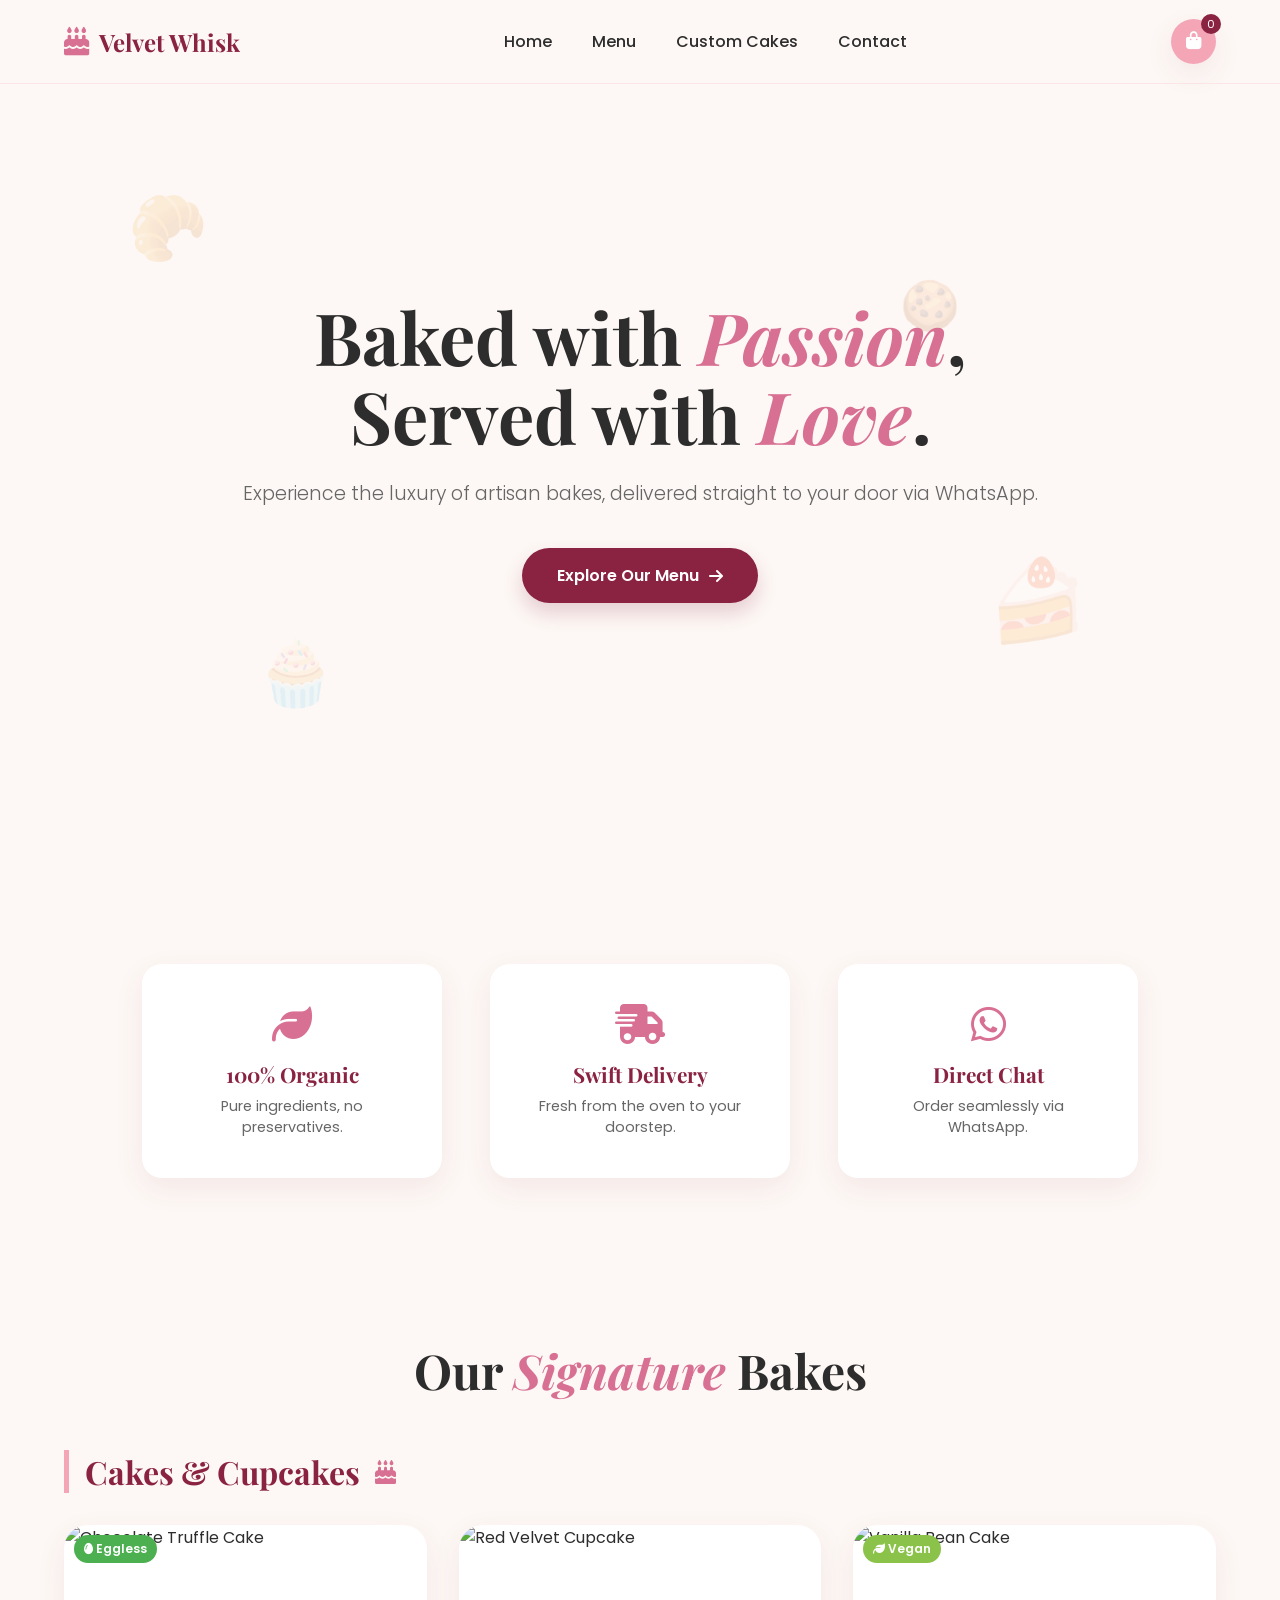
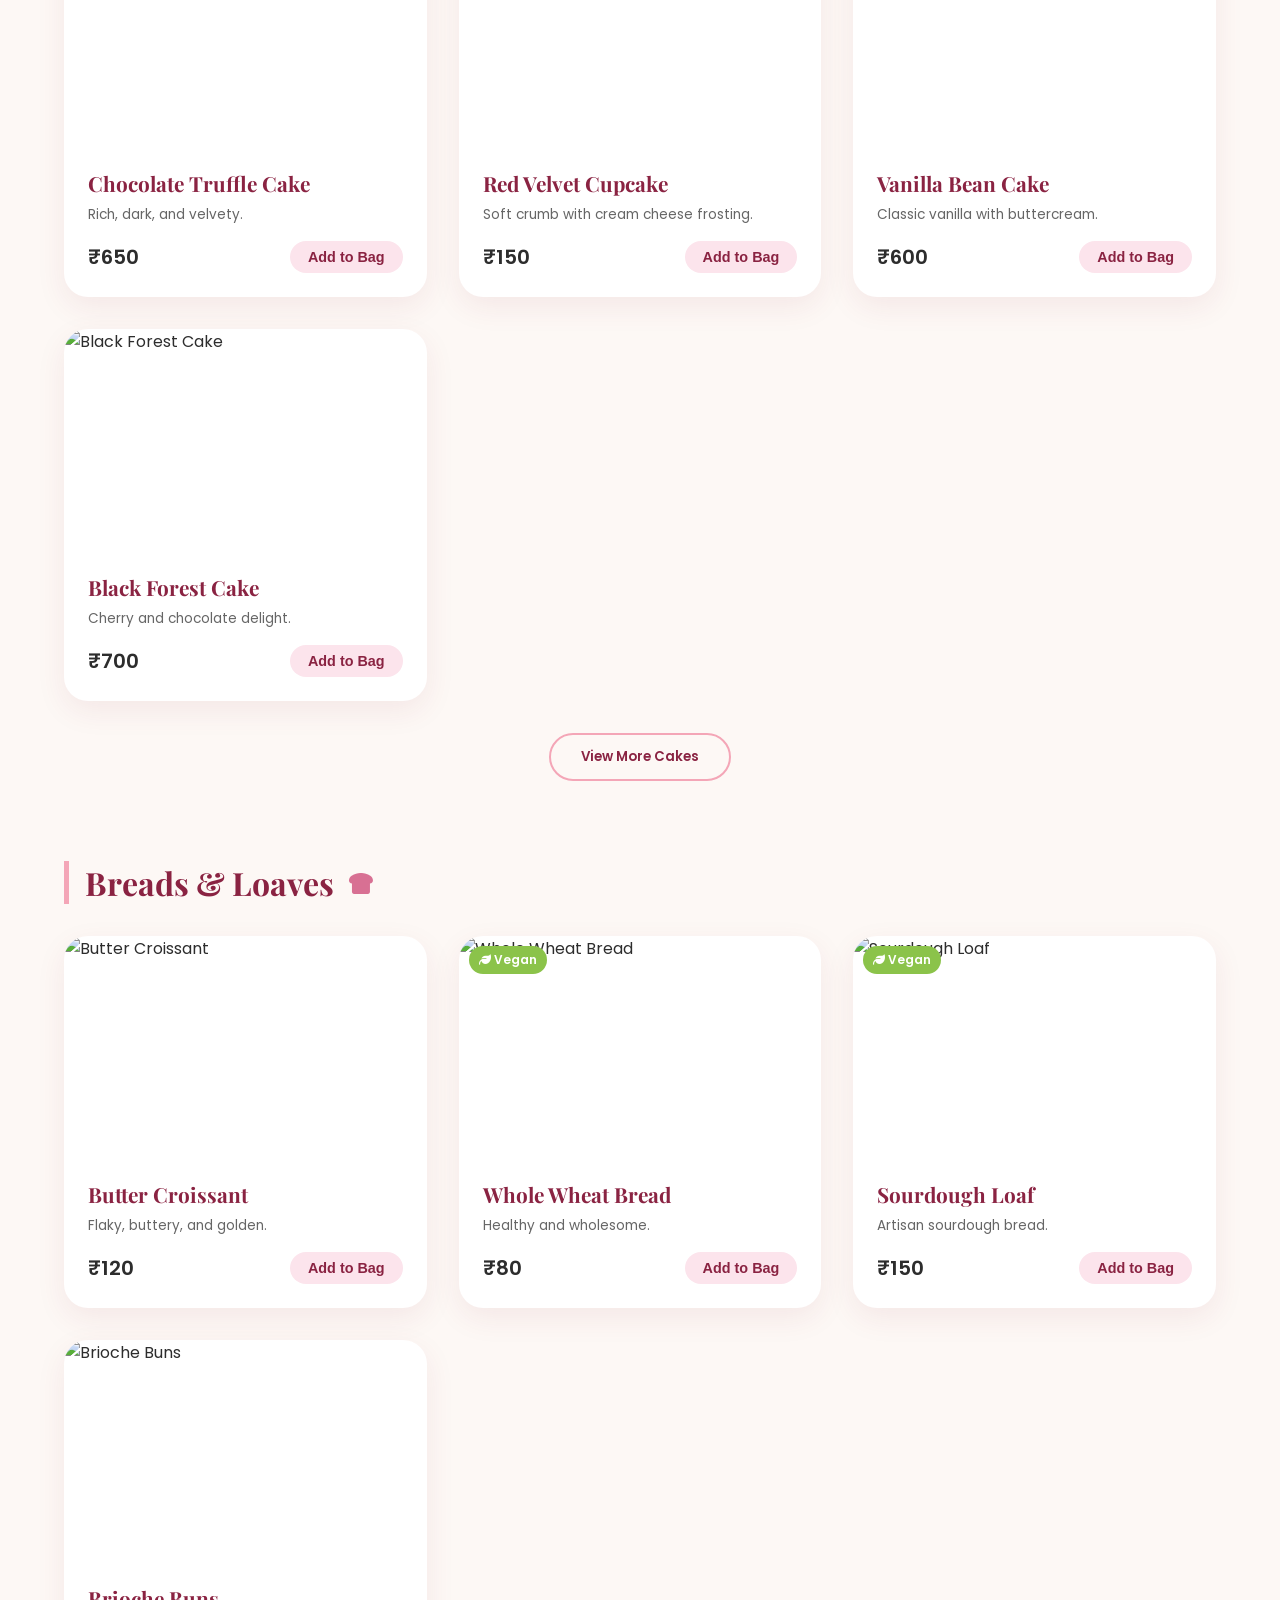
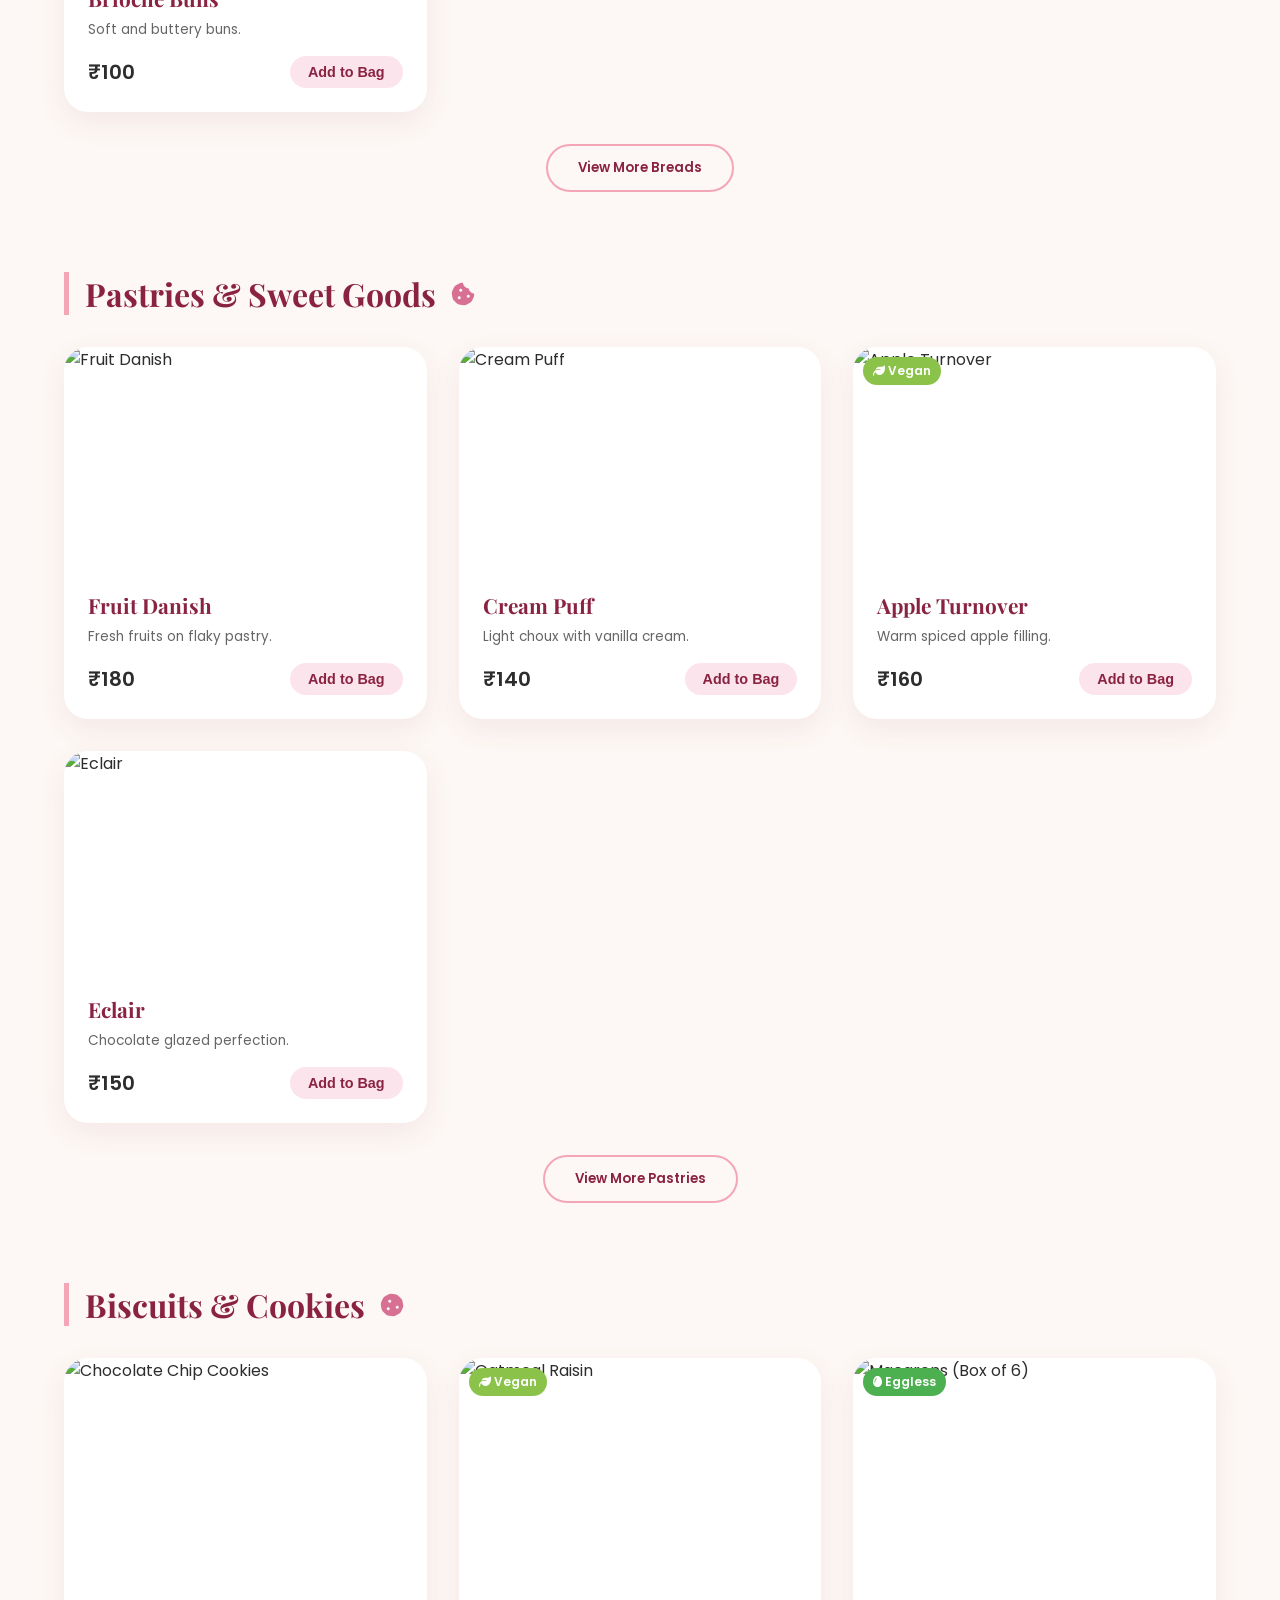
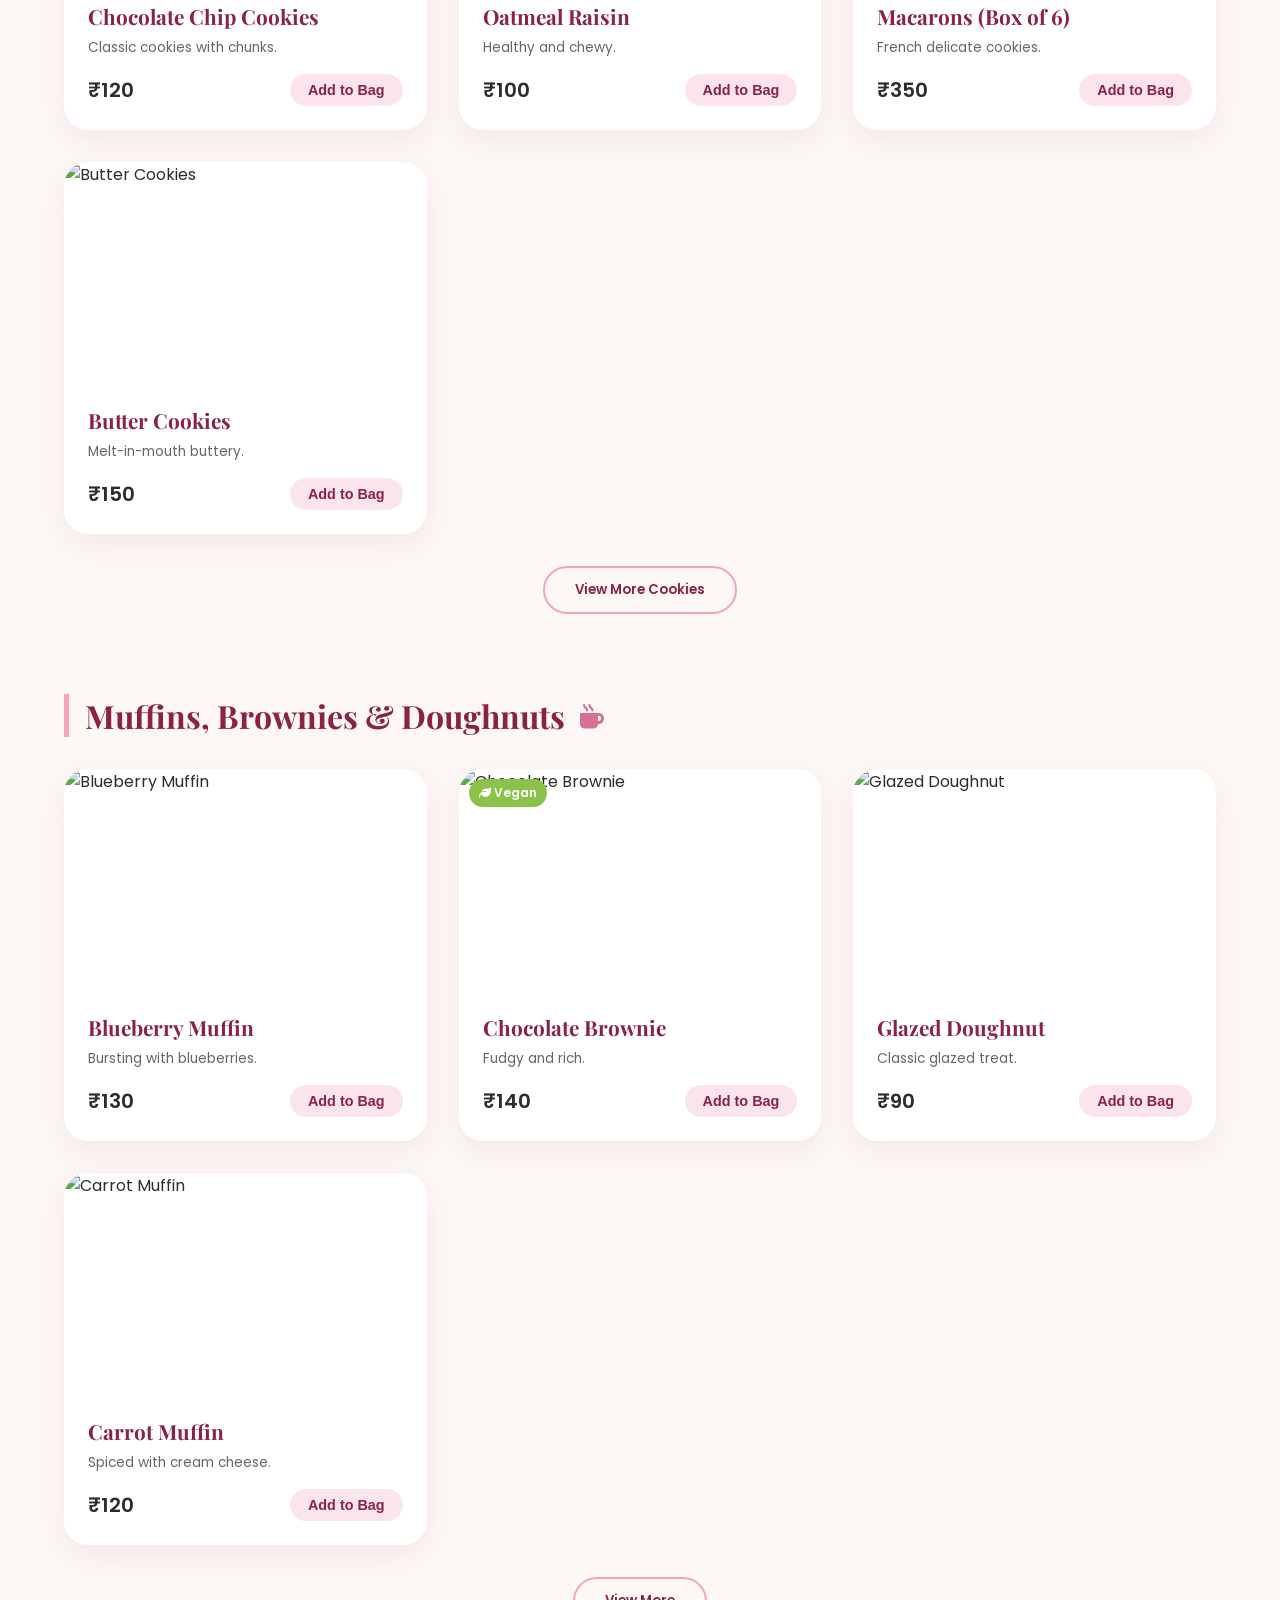
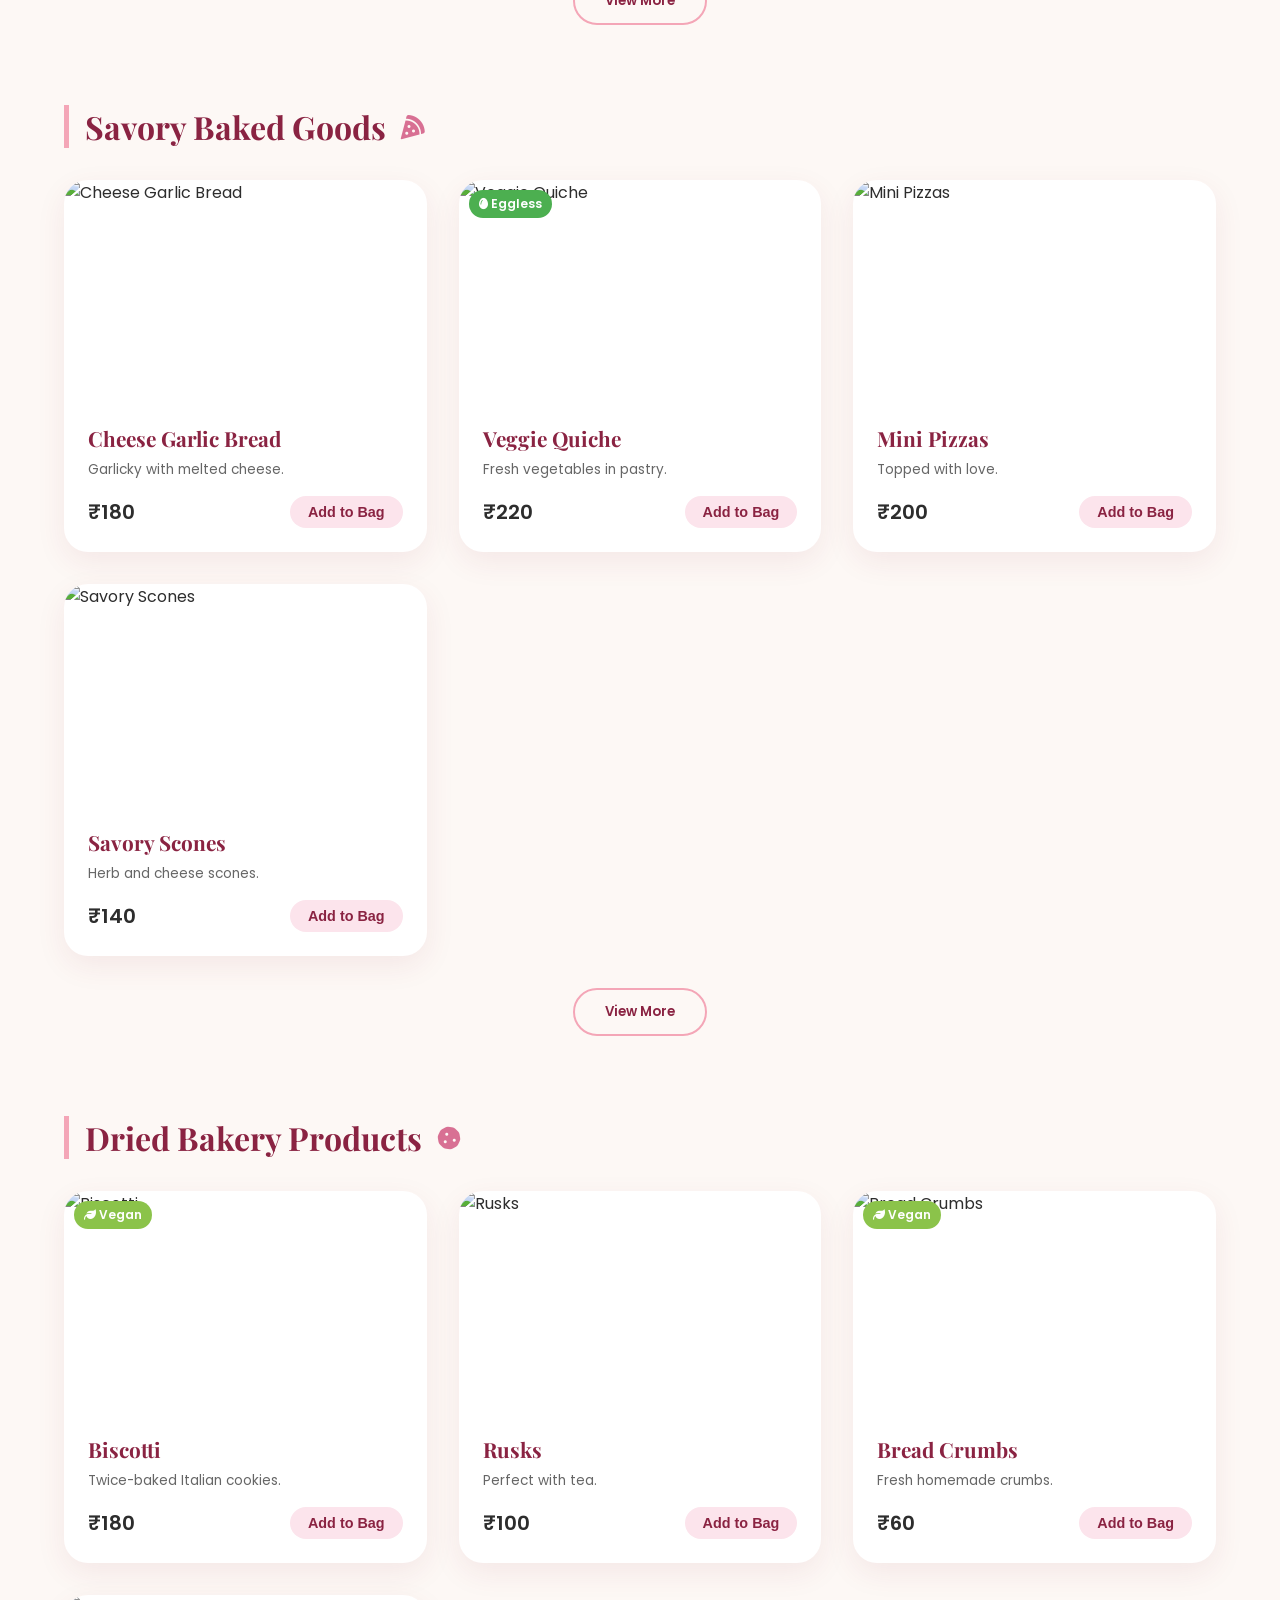
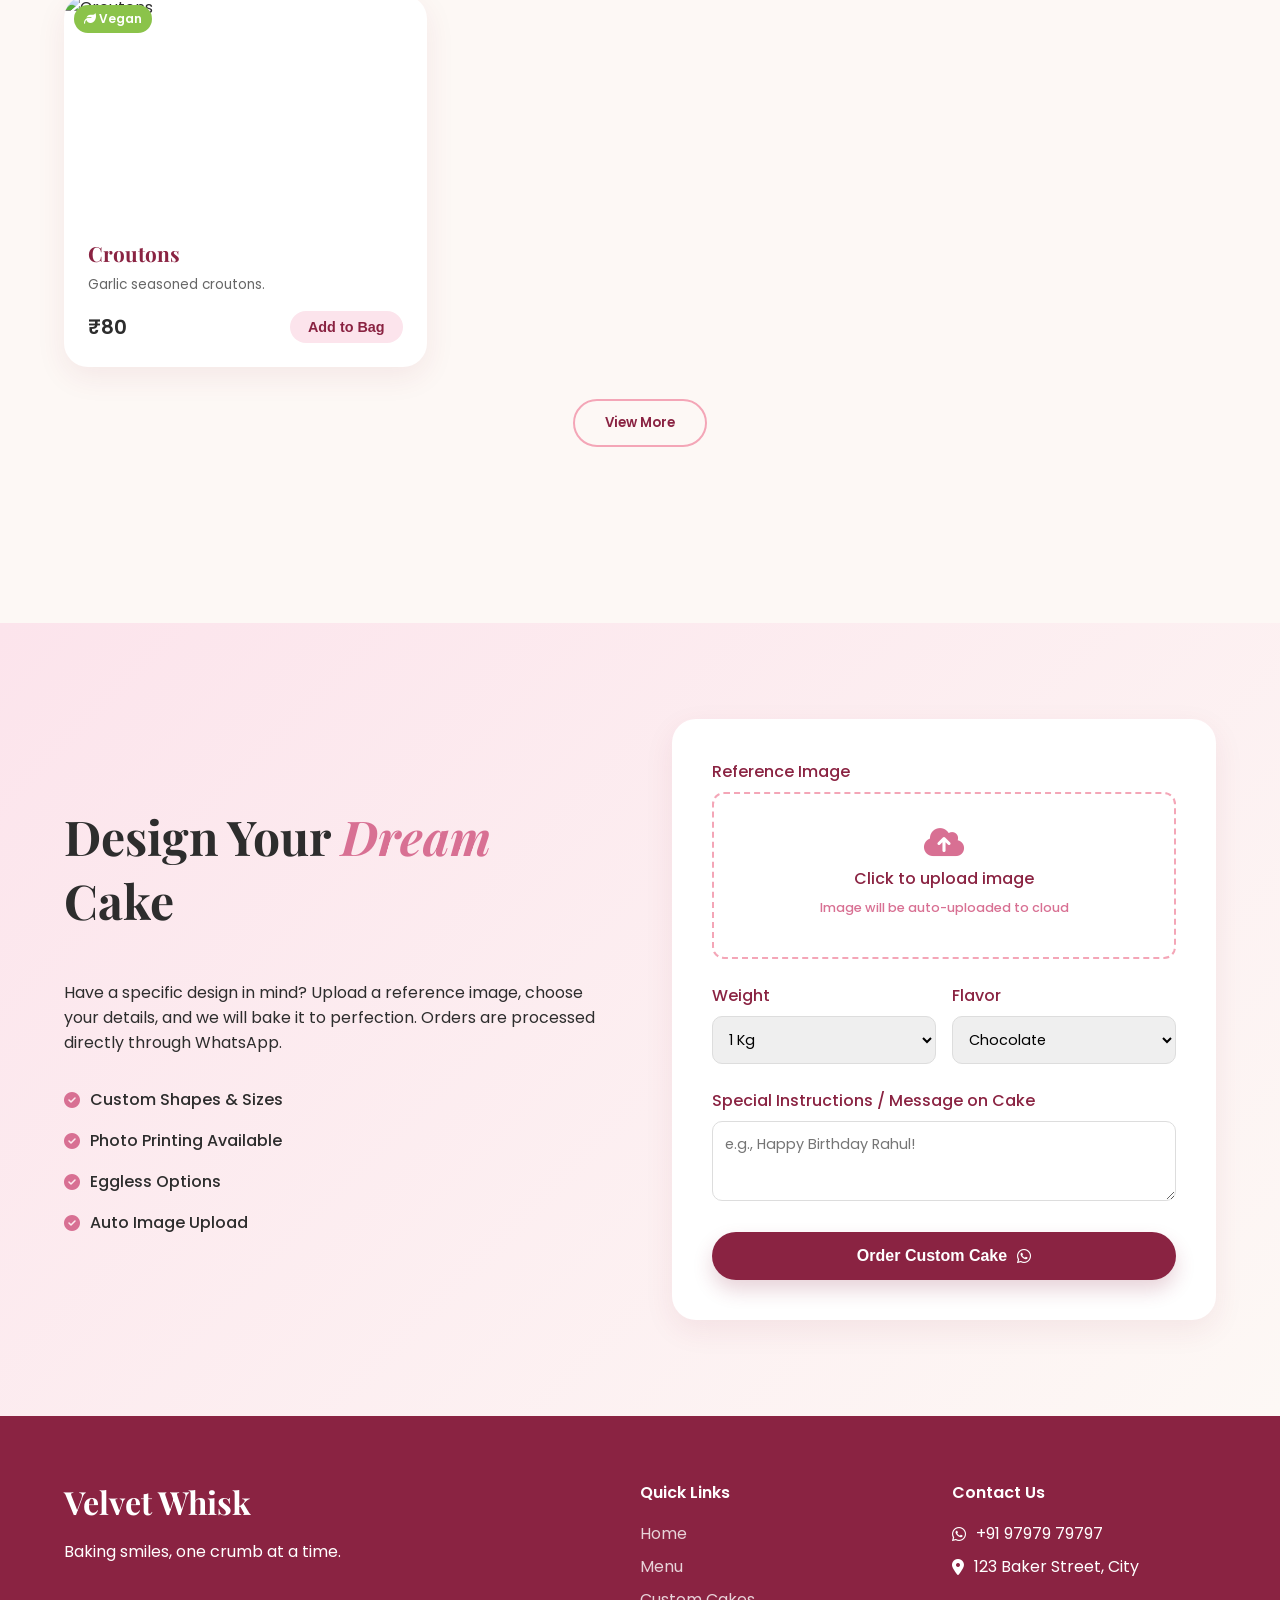
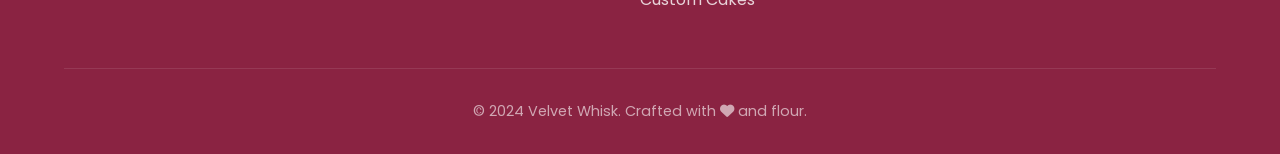
==== Backery/index.html @ dd4bbe8f "Add files via upload" ====
<!DOCTYPE html>
<html lang="en">
<head>
    <meta charset="UTF-8">
    <meta name="viewport" content="width=device-width, initial-scale=1.0">
    <title>Velvet Whisk | Artisan Bakery</title>
    <link rel="stylesheet" href="style.css">
    <link rel="preconnect" href="https://fonts.googleapis.com">
    <link href="https://fonts.googleapis.com/css2?family=Playfair+Display:ital,wght@0,700;1,400&family=Poppins:wght@300;400;500;600&display=swap" rel="stylesheet">
    <link rel="stylesheet" href="https://cdnjs.cloudflare.com/ajax/libs/font-awesome/6.4.0/css/all.min.css">
</head>
<body>

    <!-- Particle Canvas -->
    <canvas id="particleCanvas"></canvas>

    <!-- Navigation -->
    <header class="navbar">
        <div class="logo">
            <div class="logo-placeholder">
                <i class="fas fa-birthday-cake"></i>
                <span>Velvet Whisk</span>
            </div>
        </div>
        <nav class="nav-links">
            <a href="#home">Home</a>
            <a href="#menu">Menu</a>
            <a href="#custom">Custom Cakes</a>
            <a href="#contact">Contact</a>
        </nav>
        <button class="cart-btn" id="openCart">
            <i class="fas fa-shopping-bag"></i>
            <span class="cart-count">0</span>
        </button>
    </header>

    <!-- Hero Section -->
    <section id="home" class="hero">
        <div class="hero-bg-elements">
            <div class="floating-element elem1" data-speed="2">🥐</div>
            <div class="floating-element elem2" data-speed="4">🍰</div>
            <div class="floating-element elem3" data-speed="3">🧁</div>
            <div class="floating-element elem4" data-speed="5">🍪</div>
        </div>
        <div class="hero-content">
            <h1 class="hero-title">Baked with <span class="highlight">Passion</span>,<br> Served with <span class="highlight">Love</span>.</h1>
            <p class="hero-subtitle">Experience the luxury of artisan bakes, delivered straight to your door via WhatsApp.</p>
            <a href="#menu" class="btn-magnetic">Explore Our Menu <i class="fas fa-arrow-right"></i></a>
        </div>
    </section>

    <!-- Trust Section -->
    <section class="trust-section">
        <div class="trust-card">
            <i class="fas fa-leaf"></i>
            <h3>100% Organic</h3>
            <p>Pure ingredients, no preservatives.</p>
        </div>
        <div class="trust-card">
            <i class="fas fa-truck-fast"></i>
            <h3>Swift Delivery</h3>
            <p>Fresh from the oven to your doorstep.</p>
        </div>
        <div class="trust-card">
            <i class="fab fa-whatsapp"></i>
            <h3>Direct Chat</h3>
            <p>Order seamlessly via WhatsApp.</p>
        </div>
    </section>

    <!-- Menu Section -->
    <section id="menu" class="menu-section">
        <h2 class="section-title">Our <span>Signature</span> Bakes</h2>
        
        <!-- Cakes & Cupcakes -->
        <div class="category-section reveal">
            <h3 class="category-title">Cakes & Cupcakes <i class="fas fa-birthday-cake"></i></h3>
            <div class="menu-grid" id="cakes-grid">
                <!-- Products injected by JS -->
            </div>
            <button class="view-more-btn" data-category="cakes">View More Cakes</button>
        </div>

        <!-- Breads & Loaves -->
        <div class="category-section reveal">
            <h3 class="category-title">Breads & Loaves <i class="fas fa-bread-slice"></i></h3>
            <div class="menu-grid" id="breads-grid">
                <!-- Products injected by JS -->
            </div>
            <button class="view-more-btn" data-category="breads">View More Breads</button>
        </div>

        <!-- Pastries & Sweet Goods -->
        <div class="category-section reveal">
            <h3 class="category-title">Pastries & Sweet Goods <i class="fas fa-cookie-bite"></i></h3>
            <div class="menu-grid" id="pastries-grid">
                <!-- Products injected by JS -->
            </div>
            <button class="view-more-btn" data-category="pastries">View More Pastries</button>
        </div>

        <!-- Biscuits & Cookies -->
        <div class="category-section reveal">
            <h3 class="category-title">Biscuits & Cookies <i class="fas fa-cookie"></i></h3>
            <div class="menu-grid" id="cookies-grid">
                <!-- Products injected by JS -->
            </div>
            <button class="view-more-btn" data-category="cookies">View More Cookies</button>
        </div>

        <!-- Muffins, Brownies & Doughnuts -->
        <div class="category-section reveal">
            <h3 class="category-title">Muffins, Brownies & Doughnuts <i class="fas fa-mug-hot"></i></h3>
            <div class="menu-grid" id="muffins-grid">
                <!-- Products injected by JS -->
            </div>
            <button class="view-more-btn" data-category="muffins">View More</button>
        </div>

        <!-- Savory Baked Goods -->
        <div class="category-section reveal">
            <h3 class="category-title">Savory Baked Goods <i class="fas fa-pizza-slice"></i></h3>
            <div class="menu-grid" id="savory-grid">
                <!-- Products injected by JS -->
            </div>
            <button class="view-more-btn" data-category="savory">View More</button>
        </div>

        <!-- Dried Bakery Products -->
        <div class="category-section reveal">
            <h3 class="category-title">Dried Bakery Products <i class="fas fa-cookie"></i></h3>
            <div class="menu-grid" id="dried-grid">
                <!-- Products injected by JS -->
            </div>
            <button class="view-more-btn" data-category="dried">View More</button>
        </div>
    </section>

    <!-- Custom Cake Order Section -->
    <section id="custom" class="custom-section">
        <div class="custom-container">
            <div class="custom-text reveal">
                <h2 class="section-title">Design Your <span>Dream</span> Cake</h2>
                <p>Have a specific design in mind? Upload a reference image, choose your details, and we will bake it to perfection. Orders are processed directly through WhatsApp.</p>
                <div class="custom-features">
                    <div><i class="fas fa-check-circle"></i> Custom Shapes & Sizes</div>
                    <div><i class="fas fa-check-circle"></i> Photo Printing Available</div>
                    <div><i class="fas fa-check-circle"></i> Eggless Options</div>
                    <div><i class="fas fa-check-circle"></i> Auto Image Upload</div>
                </div>
            </div>
            <div class="custom-form-wrapper reveal">
                <form id="customCakeForm" class="custom-form">
                    <div class="form-group">
                        <label>Reference Image</label>
                        <div class="file-upload" id="fileUploadArea">
                            <input type="file" id="cakeImage" accept="image/*" hidden>
                            <label for="cakeImage" class="file-label">
                                <i class="fas fa-cloud-upload-alt"></i>
                                <span id="fileName">Click to upload image</span>
                                <small>Image will be auto-uploaded to cloud</small>
                            </label>
                            <div class="upload-progress" id="uploadProgress" style="display: none;">
                                <div class="progress-bar"></div>
                                <span>Uploading...</span>
                            </div>
                        </div>
                    </div>
                    <div class="form-row">
                        <div class="form-group">
                            <label>Weight</label>
                            <select id="cakeWeight" required>
                                <option value="0.5">0.5 Kg</option>
                                <option value="1" selected>1 Kg</option>
                                <option value="1.5">1.5 Kg</option>
                                <option value="2">2 Kg</option>
                                <option value="3">3 Kg</option>
                            </select>
                        </div>
                        <div class="form-group">
                            <label>Flavor</label>
                            <select id="cakeFlavor" required>
                                <option value="Chocolate">Chocolate</option>
                                <option value="Vanilla">Vanilla</option>
                                <option value="Red Velvet">Red Velvet</option>
                                <option value="Butterscotch">Butterscotch</option>
                                <option value="Pineapple">Pineapple</option>
                            </select>
                        </div>
                    </div>
                    <div class="form-group">
                        <label>Special Instructions / Message on Cake</label>
                        <textarea id="cakeNotes" placeholder="e.g., Happy Birthday Rahul!"></textarea>
                    </div>
                    <button type="submit" class="btn-magnetic btn-full" id="submitCustomOrder">
                        Order Custom Cake <i class="fab fa-whatsapp"></i>
                    </button>
                </form>
            </div>
        </div>
    </section>

    <!-- Footer -->
    <footer id="contact" class="footer">
        <div class="footer-content">
            <div class="footer-brand">
                <h3>Velvet Whisk</h3>
                <p>Baking smiles, one crumb at a time.</p>
            </div>
            <div class="footer-links">
                <h4>Quick Links</h4>
                <a href="#home">Home</a>
                <a href="#menu">Menu</a>
                <a href="#custom">Custom Cakes</a>
            </div>
            <div class="footer-contact">
                <h4>Contact Us</h4>
                <p><i class="fab fa-whatsapp"></i> +91 97979 79797</p>
                <p><i class="fas fa-map-marker-alt"></i> 123 Baker Street, City</p>
            </div>
        </div>
        <div class="footer-bottom">
            <p>&copy; 2024 Velvet Whisk. Crafted with <i class="fas fa-heart"></i> and flour.</p>
        </div>
    </footer>

    <!-- Slide-out Cart -->
    <div class="cart-overlay" id="cartOverlay"></div>
    <div class="cart-sidebar" id="cartSidebar">
        <div class="cart-header">
            <h3>Your Bag</h3>
            <button class="close-cart" id="closeCart"><i class="fas fa-times"></i></button>
        </div>
        <div class="cart-items" id="cartItems">
            <p class="empty-cart">Your bag is empty.</p>
        </div>
        <div class="cart-footer">
            <div class="cart-total">
                <span>Total:</span>
                <span id="cartTotal">₹0</span>
            </div>
            <button class="btn-magnetic btn-full" id="checkoutBtn">Checkout via WhatsApp <i class="fab fa-whatsapp"></i></button>
        </div>
    </div>

    <!-- Checkout Details Modal -->
    <div class="modal-overlay" id="checkoutModal">
        <div class="modal-content">
            <h3>Delivery Details</h3>
            <form id="checkoutForm">
                <input type="text" id="custName" placeholder="Full Name" required>
                <input type="tel" id="custPhone" placeholder="Phone Number" required>
                <textarea id="custAddress" placeholder="Delivery Address" required></textarea>
                <div class="modal-btns">
                    <button type="button" class="btn-secondary" id="closeModal">Cancel</button>
                    <button type="submit" class="btn-magnetic">Place Order <i class="fab fa-whatsapp"></i></button>
                </div>
            </form>
        </div>
    </div>

    <script src="script.js"></script>
</body>
</html>
---- Backery/style.css ----
/* --- Variables & Reset --- */
:root {
    --cream: #FDF8F5;
    --pink-light: #FCE4EC;
    --pink-main: #F4A6B7;
    --pink-dark: #D87093;
    --rose-bold: #8A2342;
    --text-dark: #2D2D2D;
    --text-light: #666666;
    --white: #FFFFFF;
    --shadow: 0 10px 30px rgba(138, 35, 66, 0.08);
    --shadow-hover: 0 15px 40px rgba(138, 35, 66, 0.15);
    --transition: all 0.4s cubic-bezier(0.25, 0.8, 0.25, 1);
    --eggless: #4CAF50;
    --vegan: #8BC34A;
}

* {
    margin: 0;
    padding: 0;
    box-sizing: border-box;
}

html {
    scroll-behavior: smooth;
}

body {
    font-family: 'Poppins', sans-serif;
    background-color: var(--cream);
    color: var(--text-dark);
    overflow-x: hidden;
}

h1, h2, h3 {
    font-family: 'Playfair Display', serif;
}

/* Particle Canvas */
#particleCanvas {
    position: fixed;
    top: 0;
    left: 0;
    width: 100%;
    height: 100%;
    pointer-events: none;
    z-index: 1;
    opacity: 0.4;
}

/* --- Navbar --- */
.navbar {
    position: fixed;
    top: 0;
    width: 100%;
    padding: 1.2rem 5%;
    display: flex;
    justify-content: space-between;
    align-items: center;
    z-index: 1000;
    background: rgba(253, 248, 245, 0.95);
    backdrop-filter: blur(10px);
    border-bottom: 1px solid rgba(244, 166, 183, 0.2);
}

.logo-placeholder {
    display: flex;
    align-items: center;
    gap: 10px;
    font-family: 'Playfair Display', serif;
    font-size: 1.5rem;
    font-weight: 700;
    color: var(--rose-bold);
}

.logo-placeholder i {
    font-size: 1.8rem;
    color: var(--pink-dark);
}

.nav-links {
    display: flex;
    gap: 2.5rem;
}

.nav-links a {
    text-decoration: none;
    color: var(--text-dark);
    font-weight: 500;
    position: relative;
    transition: var(--transition);
}

.nav-links a::after {
    content: '';
    position: absolute;
    bottom: -5px;
    left: 0;
    width: 0;
    height: 2px;
    background: var(--pink-dark);
    transition: var(--transition);
}

.nav-links a:hover {
    color: var(--pink-dark);
}

.nav-links a:hover::after {
    width: 100%;
}

.cart-btn {
    background: var(--pink-main);
    border: none;
    width: 45px;
    height: 45px;
    border-radius: 50%;
    color: white;
    font-size: 1.1rem;
    cursor: pointer;
    position: relative;
    transition: var(--transition);
    box-shadow: var(--shadow);
}

.cart-btn:hover {
    transform: scale(1.1);
    background: var(--pink-dark);
}

.cart-count {
    position: absolute;
    top: -5px;
    right: -5px;
    background: var(--rose-bold);
    color: white;
    font-size: 0.7rem;
    width: 20px;
    height: 20px;
    border-radius: 50%;
    display: flex;
    align-items: center;
    justify-content: center;
    font-family: 'Poppins', sans-serif;
}

/* --- Hero Section --- */
.hero {
    min-height: 100vh;
    display: flex;
    align-items: center;
    justify-content: center;
    text-align: center;
    padding: 0 5%;
    position: relative;
    overflow: hidden;
}

.hero-bg-elements {
    position: absolute;
    width: 100%;
    height: 100%;
    top: 0;
    left: 0;
    pointer-events: none;
}

.floating-element {
    position: absolute;
    font-size: 4rem;
    opacity: 0.15;
    animation: float 6s ease-in-out infinite;
}

.elem1 { top: 20%; left: 10%; animation-delay: 0s; }
.elem2 { top: 60%; right: 15%; animation-delay: 2s; font-size: 5rem;}
.elem3 { bottom: 20%; left: 20%; animation-delay: 4s; }
.elem4 { top: 30%; right: 25%; animation-delay: 1s; font-size: 3rem;}

@keyframes float {
    0%, 100% { transform: translateY(0) rotate(0deg); }
    50% { transform: translateY(-30px) rotate(10deg); }
}

.hero-content {
    max-width: 800px;
    z-index: 2;
}

.hero-title {
    font-size: 4.5rem;
    line-height: 1.1;
    margin-bottom: 1.5rem;
    color: var(--text-dark);
}

.highlight {
    color: var(--pink-dark);
    font-style: italic;
    position: relative;
}

.hero-subtitle {
    font-size: 1.2rem;
    color: var(--text-light);
    margin-bottom: 2.5rem;
    font-weight: 300;
}

/* --- Buttons --- */
.btn-magnetic {
    display: inline-flex;
    align-items: center;
    gap: 10px;
    padding: 15px 35px;
    background: var(--rose-bold);
    color: white;
    text-decoration: none;
    border-radius: 50px;
    font-weight: 600;
    font-size: 1rem;
    border: none;
    cursor: pointer;
    transition: var(--transition);
    box-shadow: 0 10px 20px rgba(138, 35, 66, 0.2);
    position: relative;
    overflow: hidden;
}

.btn-magnetic::before {
    content: '';
    position: absolute;
    top: 0;
    left: -100%;
    width: 100%;
    height: 100%;
    background: linear-gradient(90deg, transparent, rgba(255,255,255,0.2), transparent);
    transition: 0.5s;
}

.btn-magnetic:hover::before {
    left: 100%;
}

.btn-magnetic:hover {
    transform: translateY(-3px);
    box-shadow: 0 15px 30px rgba(138, 35, 66, 0.3);
    background: var(--pink-dark);
}

.btn-full {
    width: 100%;
    justify-content: center;
}

.btn-secondary {
    padding: 15px 35px;
    background: transparent;
    border: 2px solid var(--pink-main);
    color: var(--rose-bold);
    border-radius: 50px;
    font-weight: 600;
    cursor: pointer;
    transition: var(--transition);
}

.btn-secondary:hover {
    background: var(--pink-light);
}

.view-more-btn {
    display: block;
    margin: 2rem auto 0;
    padding: 12px 30px;
    background: transparent;
    border: 2px solid var(--pink-main);
    color: var(--rose-bold);
    border-radius: 50px;
    font-weight: 600;
    cursor: pointer;
    transition: var(--transition);
    font-family: 'Poppins', sans-serif;
}

.view-more-btn:hover {
    background: var(--pink-main);
    color: white;
    transform: translateY(-2px);
}

/* --- Trust Section --- */
.trust-section {
    display: flex;
    justify-content: center;
    gap: 3rem;
    padding: 4rem 5%;
    flex-wrap: wrap;
}

.trust-card {
    background: var(--white);
    padding: 2.5rem;
    border-radius: 20px;
    text-align: center;
    box-shadow: var(--shadow);
    transition: var(--transition);
    flex: 1;
    min-width: 250px;
    max-width: 300px;
}

.trust-card:hover {
    transform: translateY(-10px);
    box-shadow: var(--shadow-hover);
}

.trust-card i {
    font-size: 2.5rem;
    color: var(--pink-dark);
    margin-bottom: 1rem;
}

.trust-card h3 {
    font-size: 1.3rem;
    margin-bottom: 0.5rem;
    color: var(--rose-bold);
}

.trust-card p {
    color: var(--text-light);
    font-size: 0.9rem;
}

/* --- Menu Section --- */
.menu-section {
    padding: 6rem 5%;
}

.section-title {
    text-align: center;
    font-size: 3rem;
    margin-bottom: 3rem;
    color: var(--text-dark);
}

.section-title span {
    color: var(--pink-dark);
    font-style: italic;
}

.category-section {
    margin-bottom: 5rem;
}

.category-title {
    font-size: 2rem;
    color: var(--rose-bold);
    margin-bottom: 2rem;
    display: flex;
    align-items: center;
    gap: 15px;
    padding-left: 1rem;
    border-left: 5px solid var(--pink-main);
}

.category-title i {
    font-size: 1.5rem;
    color: var(--pink-dark);
}

.menu-grid {
    display: grid;
    grid-template-columns: repeat(auto-fill, minmax(280px, 1fr));
    gap: 2rem;
}

.product-card {
    background: var(--white);
    border-radius: 24px;
    overflow: hidden;
    box-shadow: var(--shadow);
    transition: var(--transition);
    position: relative;
}

.product-card:hover {
    transform: translateY(-10px) scale(1.02);
    box-shadow: var(--shadow-hover);
}

.product-badges {
    position: absolute;
    top: 10px;
    left: 10px;
    z-index: 10;
    display: flex;
    gap: 5px;
}

.badge {
    padding: 5px 10px;
    border-radius: 20px;
    font-size: 0.75rem;
    font-weight: 600;
    color: white;
    display: flex;
    align-items: center;
    gap: 3px;
}

.badge.eggless {
    background: var(--eggless);
}

.badge.vegan {
    background: var(--vegan);
}

.product-img {
    height: 220px;
    overflow: hidden;
    position: relative;
}

.product-img img {
    width: 100%;
    height: 100%;
    object-fit: cover;
    transition: transform 0.6s ease;
}

.product-card:hover .product-img img {
    transform: scale(1.1);
}

.product-info {
    padding: 1.5rem;
}

.product-info h3 {
    font-size: 1.3rem;
    margin-bottom: 0.5rem;
    color: var(--rose-bold);
}

.product-info p {
    color: var(--text-light);
    font-size: 0.85rem;
    margin-bottom: 1rem;
}

.product-bottom {
    display: flex;
    justify-content: space-between;
    align-items: center;
}

.price {
    font-size: 1.25rem;
    font-weight: 600;
    color: var(--text-dark);
}

.add-to-cart {
    background: var(--pink-light);
    border: none;
    padding: 8px 18px;
    border-radius: 50px;
    color: var(--rose-bold);
    font-weight: 600;
    cursor: pointer;
    transition: var(--transition);
    font-size: 0.9rem;
}

.add-to-cart:hover {
    background: var(--pink-main);
    color: white;
}

/* --- Custom Cake Section --- */
.custom-section {
    padding: 6rem 5%;
    background: linear-gradient(135deg, var(--pink-light) 0%, var(--cream) 100%);
}

.custom-container {
    max-width: 1200px;
    margin: 0 auto;
    display: grid;
    grid-template-columns: 1fr 1fr;
    gap: 4rem;
    align-items: center;
}

.custom-text h2 {
    text-align: left;
}

.custom-features {
    margin-top: 2rem;
    display: flex;
    flex-direction: column;
    gap: 1rem;
}

.custom-features div {
    display: flex;
    align-items: center;
    gap: 10px;
    font-weight: 500;
}

.custom-features i {
    color: var(--pink-dark);
}

.custom-form-wrapper {
    background: var(--white);
    padding: 2.5rem;
    border-radius: 24px;
    box-shadow: var(--shadow);
}

.form-group {
    margin-bottom: 1.5rem;
}

.form-group label {
    display: block;
    margin-bottom: 0.5rem;
    font-weight: 500;
    color: var(--rose-bold);
}

.file-upload {
    border: 2px dashed var(--pink-main);
    border-radius: 12px;
    padding: 2rem;
    text-align: center;
    cursor: pointer;
    transition: var(--transition);
    position: relative;
}

.file-upload:hover {
    background: var(--pink-light);
}

.file-label {
    cursor: pointer;
    color: var(--text-light);
}

.file-label i {
    font-size: 2rem;
    color: var(--pink-dark);
    display: block;
    margin-bottom: 0.5rem;
}

.file-label small {
    display: block;
    margin-top: 0.5rem;
    font-size: 0.8rem;
    color: var(--pink-dark);
}

.upload-progress {
    margin-top: 1rem;
}

.progress-bar {
    height: 4px;
    background: var(--pink-light);
    border-radius: 2px;
    overflow: hidden;
    margin-bottom: 0.5rem;
}

.progress-bar::after {
    content: '';
    display: block;
    height: 100%;
    background: var(--pink-dark);
    width: 0%;
    transition: width 0.3s;
}

.progress-bar.uploading::after {
    animation: progress 2s ease-in-out;
}

@keyframes progress {
    0% { width: 0%; }
    100% { width: 100%; }
}

.form-row {
    display: grid;
    grid-template-columns: 1fr 1fr;
    gap: 1rem;
}

select, textarea, input {
    width: 100%;
    padding: 12px;
    border: 1px solid #ddd;
    border-radius: 10px;
    font-family: 'Poppins', sans-serif;
    font-size: 0.9rem;
    transition: var(--transition);
}

select:focus, textarea:focus, input:focus {
    outline: none;
    border-color: var(--pink-dark);
    box-shadow: 0 0 0 3px rgba(244, 166, 183, 0.2);
}

textarea {
    resize: vertical;
    min-height: 80px;
}

/* --- Cart Sidebar --- */
.cart-overlay {
    position: fixed;
    top: 0;
    left: 0;
    width: 100%;
    height: 100%;
    background: rgba(0,0,0,0.4);
    z-index: 2000;
    opacity: 0;
    visibility: hidden;
    transition: var(--transition);
}

.cart-overlay.active {
    opacity: 1;
    visibility: visible;
}

.cart-sidebar {
    position: fixed;
    top: 0;
    right: -450px;
    width: 400px;
    max-width: 90%;
    height: 100%;
    background: rgba(255, 255, 255, 0.95);
    backdrop-filter: blur(15px);
    z-index: 2001;
    display: flex;
    flex-direction: column;
    transition: right 0.5s cubic-bezier(0.25, 0.8, 0.25, 1);
    box-shadow: -10px 0 30px rgba(0,0,0,0.1);
}

.cart-sidebar.active {
    right: 0;
}

.cart-header {
    padding: 1.5rem;
    border-bottom: 1px solid var(--pink-light);
    display: flex;
    justify-content: space-between;
    align-items: center;
}

.cart-header h3 {
    color: var(--rose-bold);
}

.close-cart {
    background: none;
    border: none;
    font-size: 1.5rem;
    cursor: pointer;
    color: var(--text-light);
}

.cart-items {
    flex: 1;
    overflow-y: auto;
    padding: 1.5rem;
}

.cart-item {
    display: flex;
    justify-content: space-between;
    align-items: center;
    margin-bottom: 1.5rem;
    padding-bottom: 1.5rem;
    border-bottom: 1px solid #eee;
}

.cart-item-info h4 {
    font-family: 'Poppins', sans-serif;
    font-size: 1rem;
    margin-bottom: 5px;
}

.cart-item-info p {
    color: var(--text-light);
    font-size: 0.9rem;
}

.remove-item {
    background: none;
    border: none;
    color: #ff4d4d;
    cursor: pointer;
    font-size: 1.1rem;
}

.empty-cart {
    text-align: center;
    color: var(--text-light);
    margin-top: 3rem;
}

.cart-footer {
    padding: 1.5rem;
    border-top: 1px solid var(--pink-light);
}

.cart-total {
    display: flex;
    justify-content: space-between;
    font-size: 1.2rem;
    font-weight: 600;
    margin-bottom: 1.5rem;
    color: var(--rose-bold);
}

/* --- Modal --- */
.modal-overlay {
    position: fixed;
    top: 0;
    left: 0;
    width: 100%;
    height: 100%;
    background: rgba(0,0,0,0.5);
    z-index: 3000;
    display: flex;
    align-items: center;
    justify-content: center;
    opacity: 0;
    visibility: hidden;
    transition: var(--transition);
}

.modal-overlay.active {
    opacity: 1;
    visibility: visible;
}

.modal-content {
    background: white;
    padding: 2.5rem;
    border-radius: 24px;
    width: 90%;
    max-width: 450px;
    transform: translateY(20px);
    transition: var(--transition);
}

.modal-overlay.active .modal-content {
    transform: translateY(0);
}

.modal-content h3 {
    text-align: center;
    color: var(--rose-bold);
    margin-bottom: 1.5rem;
}

.modal-content input, .modal-content textarea {
    margin-bottom: 1rem;
}

.modal-btns {
    display: flex;
    gap: 1rem;
    margin-top: 1rem;
}

.modal-btns button {
    flex: 1;
}

/* --- Footer --- */
.footer {
    background: var(--rose-bold);
    color: white;
    padding: 4rem 5% 2rem;
}

.footer-content {
    display: grid;
    grid-template-columns: 2fr 1fr 1fr;
    gap: 3rem;
    max-width: 1200px;
    margin: 0 auto 3rem;
}

.footer-brand h3 {
    font-size: 2rem;
    margin-bottom: 1rem;
}

.footer-links h4, .footer-contact h4 {
    margin-bottom: 1rem;
    font-family: 'Poppins', sans-serif;
    font-weight: 600;
}

.footer-links a {
    display: block;
    color: rgba(255,255,255,0.8);
    text-decoration: none;
    margin-bottom: 0.5rem;
    transition: var(--transition);
}

.footer-links a:hover {
    color: var(--pink-main);
}

.footer-contact p {
    margin-bottom: 0.5rem;
    display: flex;
    align-items: center;
    gap: 10px;
}

.footer-bottom {
    text-align: center;
    padding-top: 2rem;
    border-top: 1px solid rgba(255,255,255,0.1);
    font-size: 0.9rem;
    color: rgba(255,255,255,0.6);
}

/* --- Animations & Reveal --- */
.reveal {
    opacity: 0;
    transform: translateY(30px);
    transition: all 0.8s cubic-bezier(0.25, 0.8, 0.25, 1);
}

.reveal.active {
    opacity: 1;
    transform: translateY(0);
}

/* --- Responsive --- */
@media (max-width: 768px) {
    .nav-links { display: none; }
    .hero-title { font-size: 2.8rem; }
    .custom-container { grid-template-columns: 1fr; }
    .footer-content { grid-template-columns: 1fr; text-align: center; }
    .trust-section { flex-direction: column; align-items: center; }
    .form-row { grid-template-columns: 1fr; }
    .category-title { font-size: 1.5rem; }
}
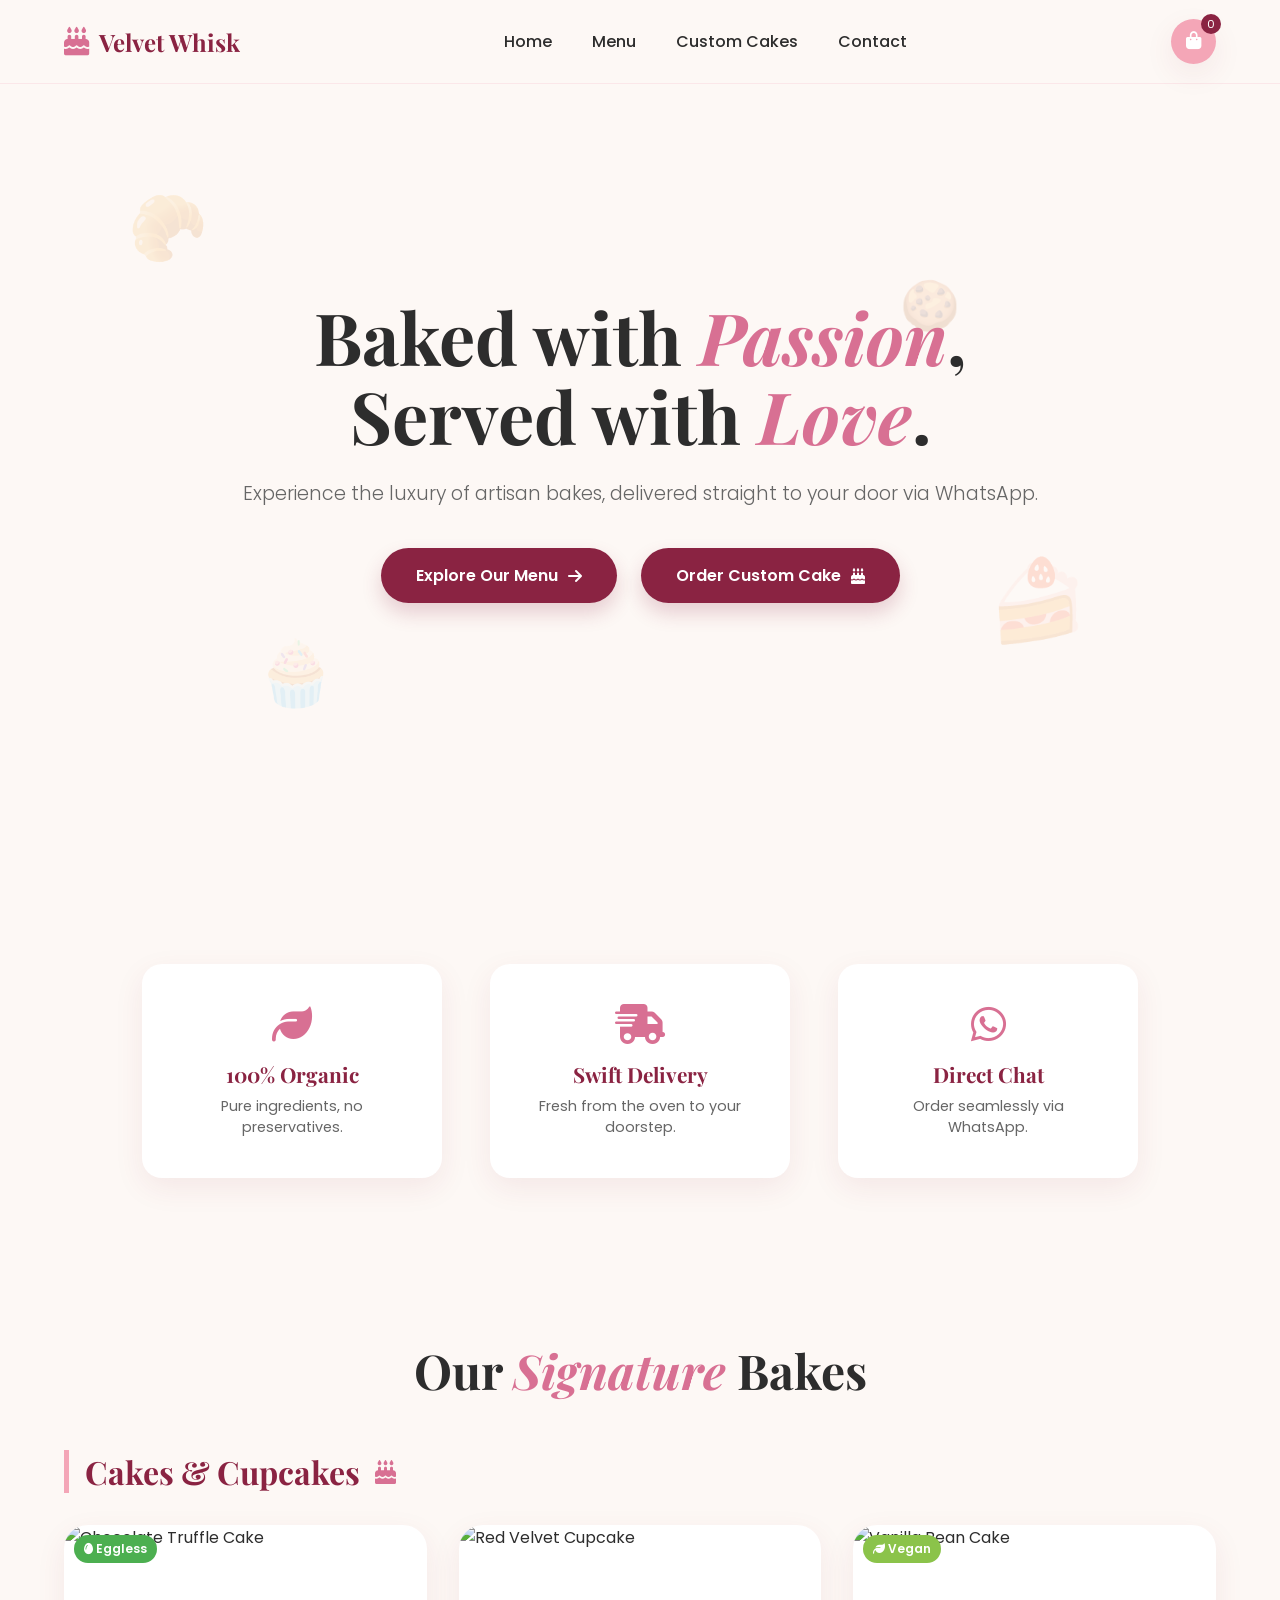
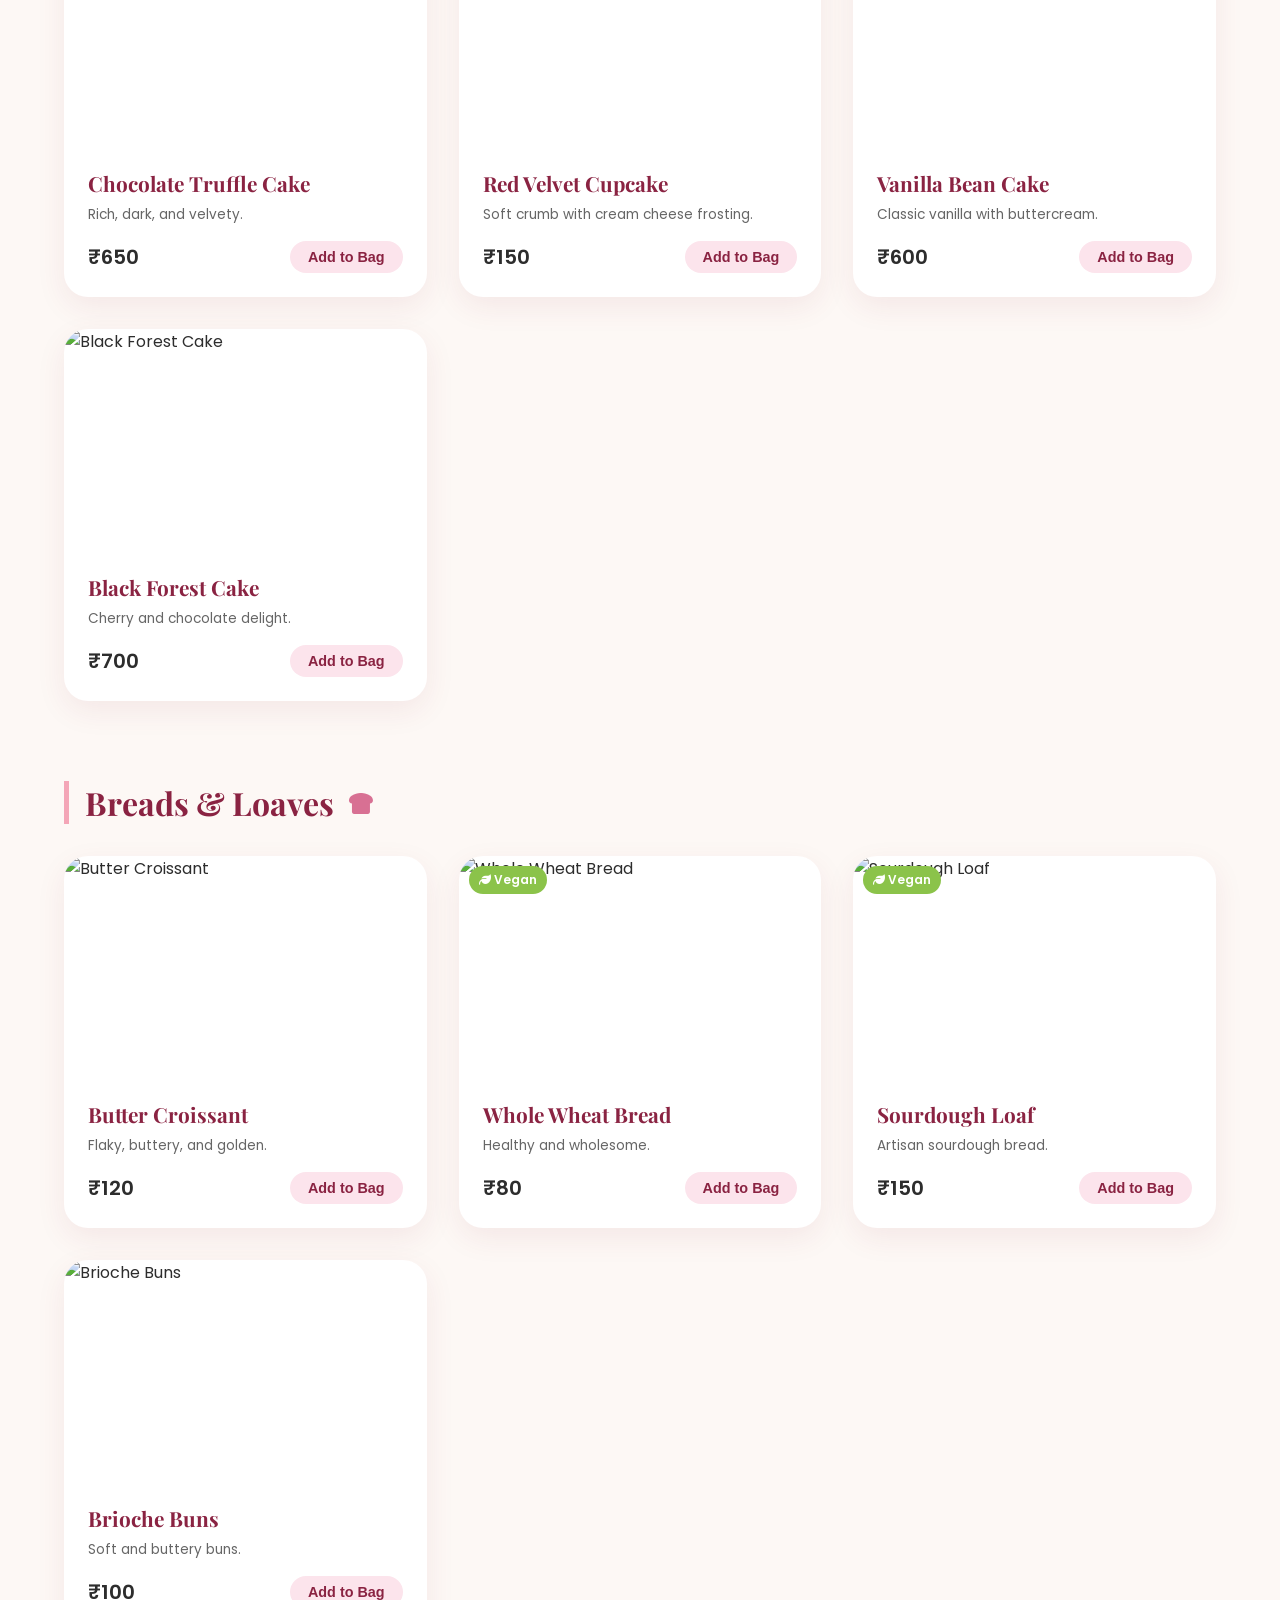
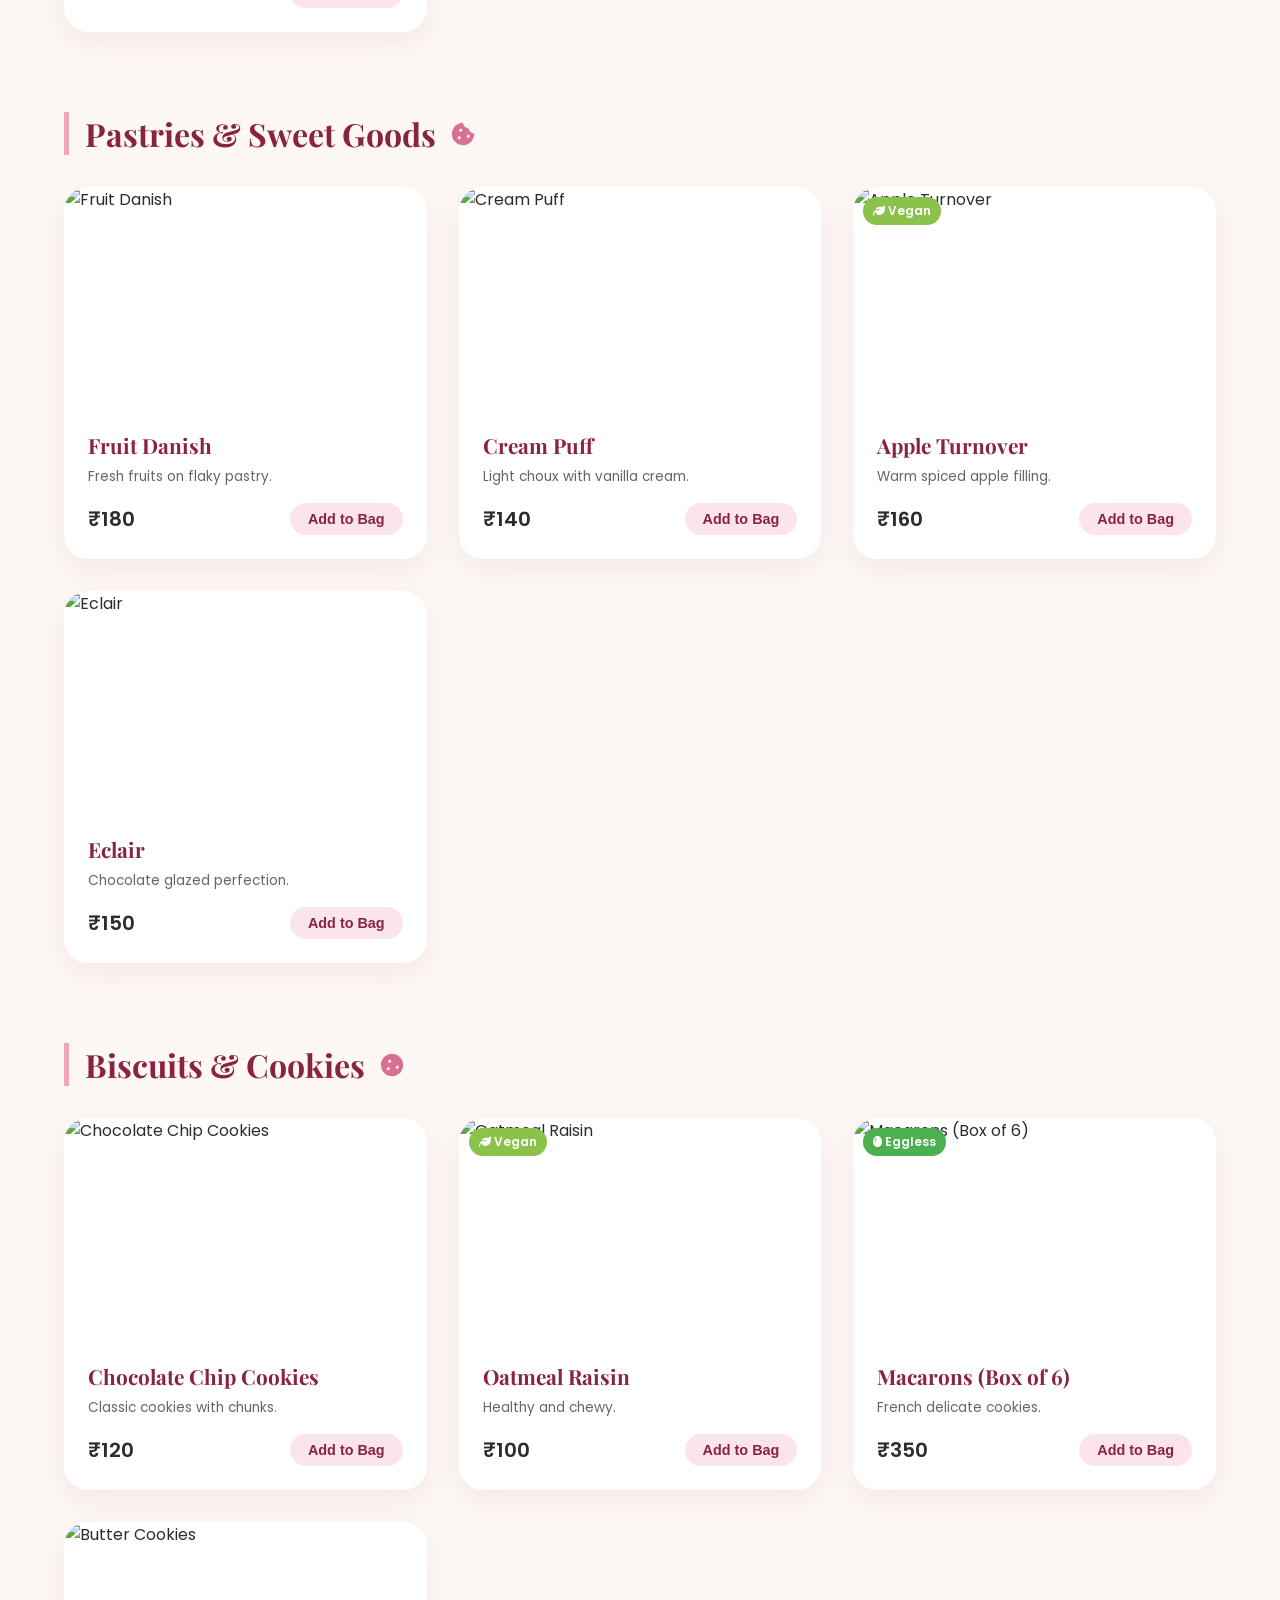
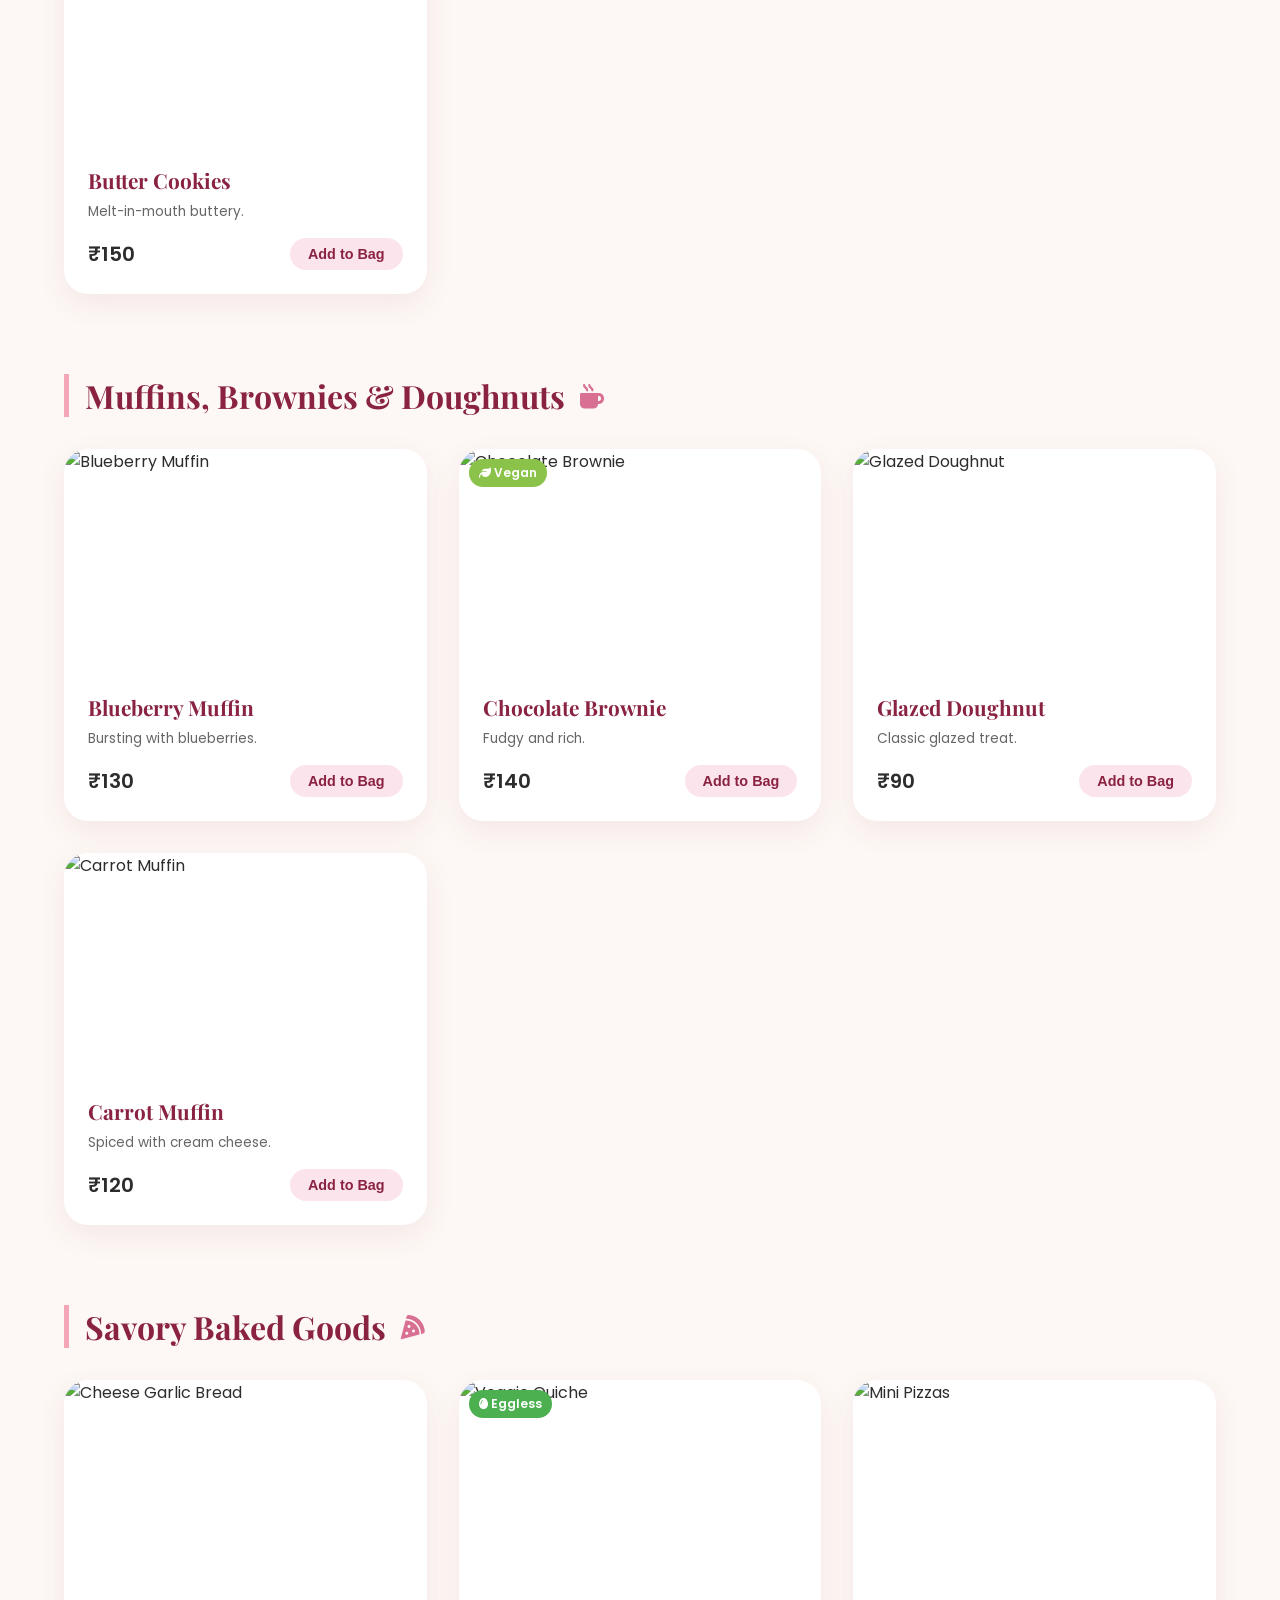
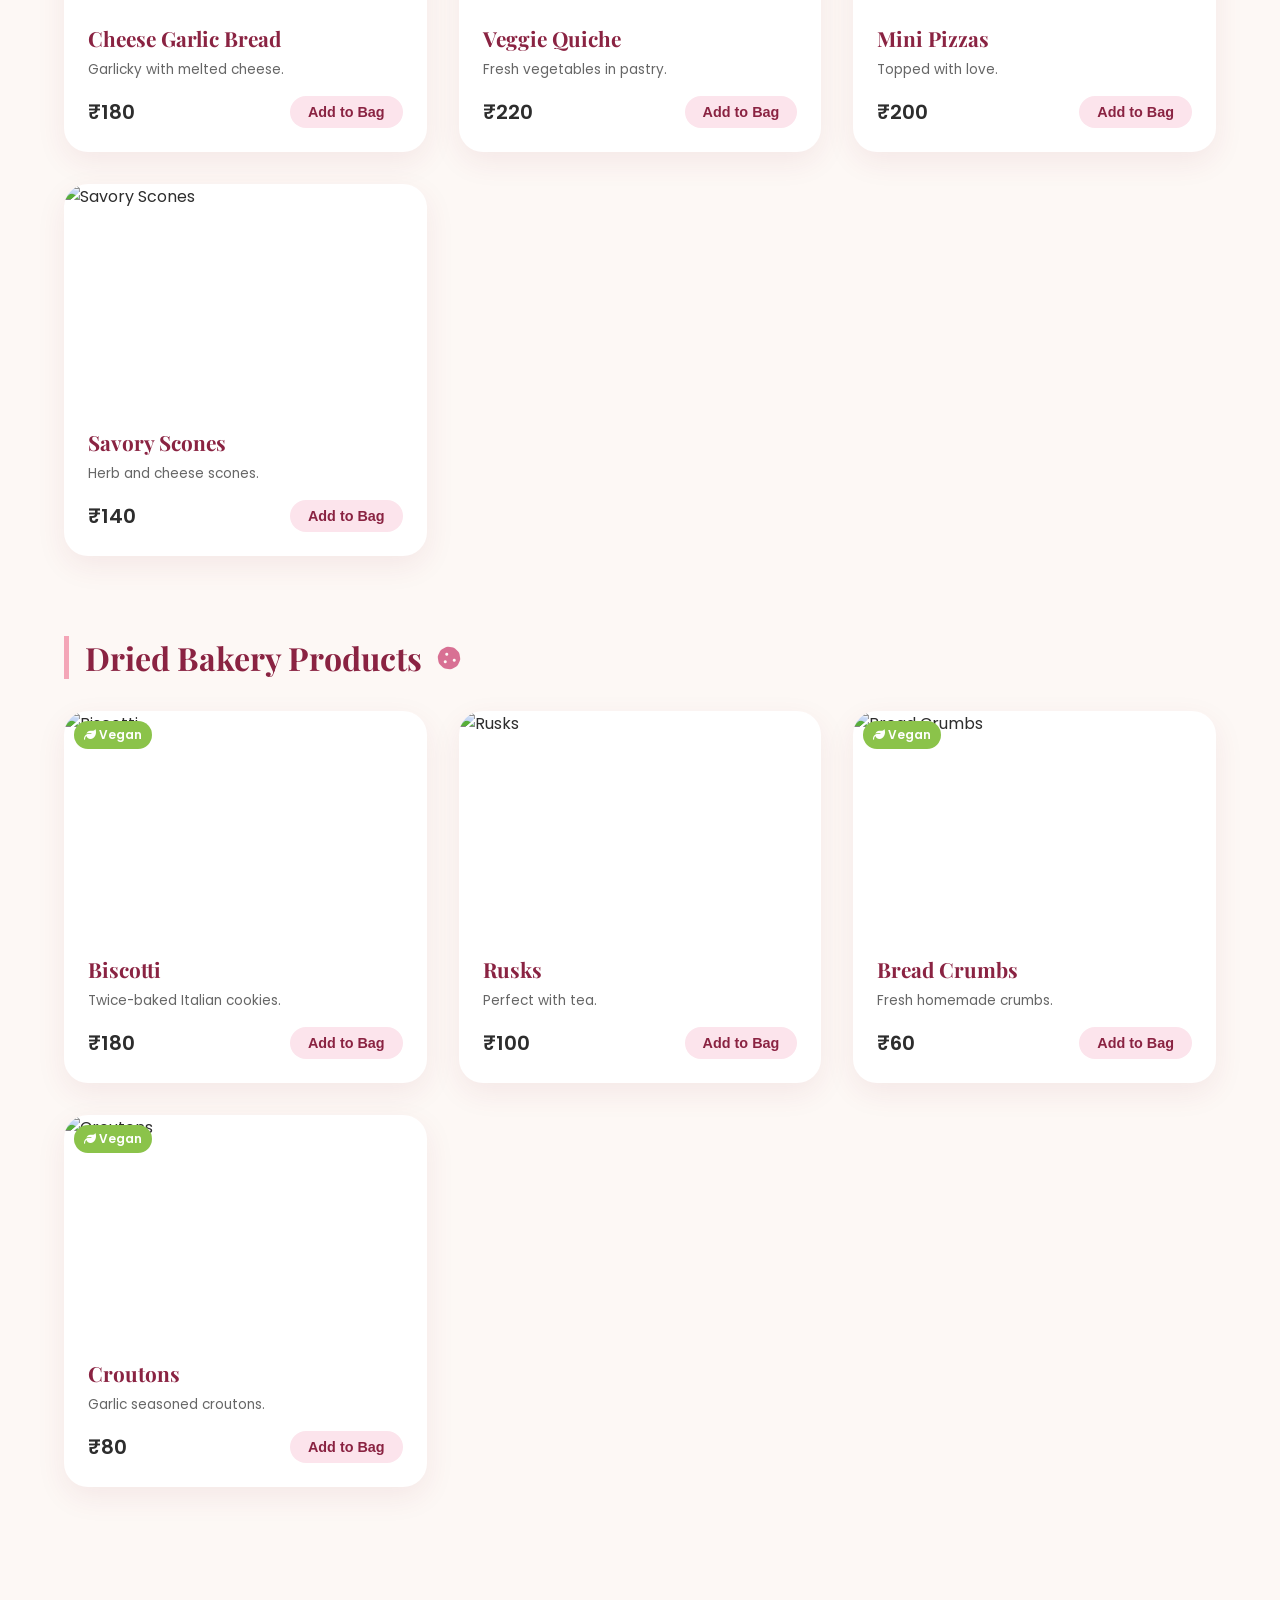
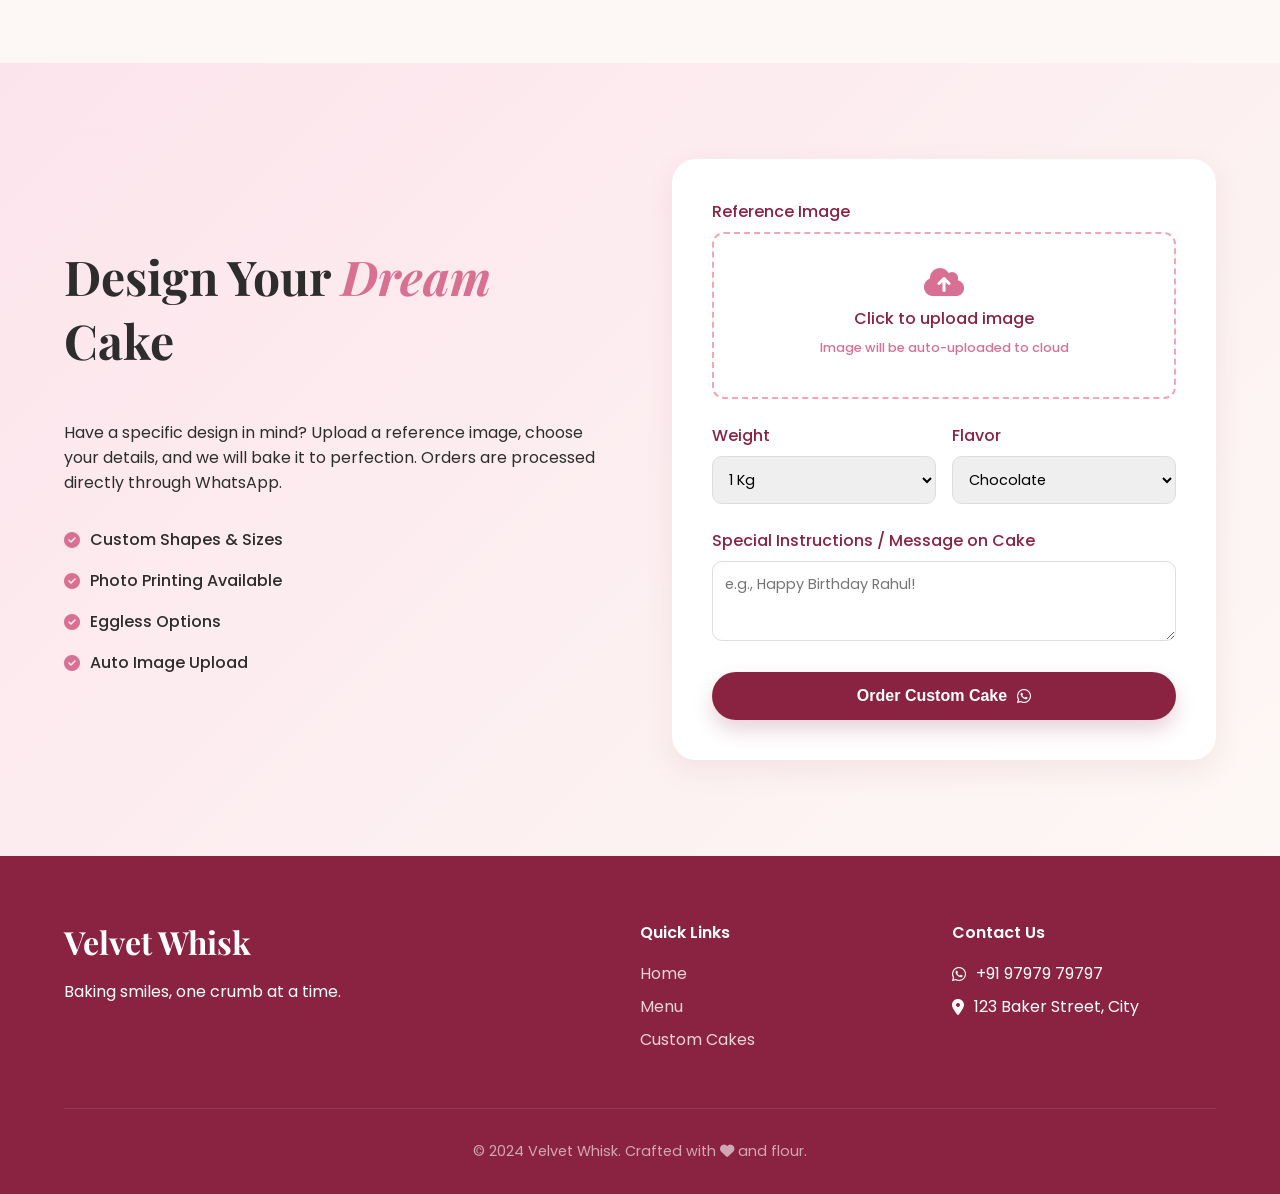
==== commit cfcd0f73: "**Refactor Bakery Site: Decap CMS Integration, Mobile UX & Local Storage** - Separated HTML, JS, and" ====
--- a/Backery/index.html
+++ b/Backery/index.html
@@ -1,264 +1,274 @@
-<!DOCTYPE html>
-<html lang="en">
-<head>
-    <meta charset="UTF-8">
-    <meta name="viewport" content="width=device-width, initial-scale=1.0">
-    <title>Velvet Whisk | Artisan Bakery</title>
-    <link rel="stylesheet" href="style.css">
-    <link rel="preconnect" href="https://fonts.googleapis.com">
-    <link href="https://fonts.googleapis.com/css2?family=Playfair+Display:ital,wght@0,700;1,400&family=Poppins:wght@300;400;500;600&display=swap" rel="stylesheet">
-    <link rel="stylesheet" href="https://cdnjs.cloudflare.com/ajax/libs/font-awesome/6.4.0/css/all.min.css">
-</head>
-<body>
-
-    <!-- Particle Canvas -->
-    <canvas id="particleCanvas"></canvas>
-
-    <!-- Navigation -->
-    <header class="navbar">
-        <div class="logo">
-            <div class="logo-placeholder">
-                <i class="fas fa-birthday-cake"></i>
-                <span>Velvet Whisk</span>
-            </div>
-        </div>
-        <nav class="nav-links">
-            <a href="#home">Home</a>
-            <a href="#menu">Menu</a>
-            <a href="#custom">Custom Cakes</a>
-            <a href="#contact">Contact</a>
-        </nav>
-        <button class="cart-btn" id="openCart">
-            <i class="fas fa-shopping-bag"></i>
-            <span class="cart-count">0</span>
-        </button>
-    </header>
-
-    <!-- Hero Section -->
-    <section id="home" class="hero">
-        <div class="hero-bg-elements">
-            <div class="floating-element elem1" data-speed="2">🥐</div>
-            <div class="floating-element elem2" data-speed="4">🍰</div>
-            <div class="floating-element elem3" data-speed="3">🧁</div>
-            <div class="floating-element elem4" data-speed="5">🍪</div>
-        </div>
-        <div class="hero-content">
-            <h1 class="hero-title">Baked with <span class="highlight">Passion</span>,<br> Served with <span class="highlight">Love</span>.</h1>
-            <p class="hero-subtitle">Experience the luxury of artisan bakes, delivered straight to your door via WhatsApp.</p>
-            <a href="#menu" class="btn-magnetic">Explore Our Menu <i class="fas fa-arrow-right"></i></a>
-        </div>
-    </section>
-
-    <!-- Trust Section -->
-    <section class="trust-section">
-        <div class="trust-card">
-            <i class="fas fa-leaf"></i>
-            <h3>100% Organic</h3>
-            <p>Pure ingredients, no preservatives.</p>
-        </div>
-        <div class="trust-card">
-            <i class="fas fa-truck-fast"></i>
-            <h3>Swift Delivery</h3>
-            <p>Fresh from the oven to your doorstep.</p>
-        </div>
-        <div class="trust-card">
-            <i class="fab fa-whatsapp"></i>
-            <h3>Direct Chat</h3>
-            <p>Order seamlessly via WhatsApp.</p>
-        </div>
-    </section>
-
-    <!-- Menu Section -->
-    <section id="menu" class="menu-section">
-        <h2 class="section-title">Our <span>Signature</span> Bakes</h2>
-        
-        <!-- Cakes & Cupcakes -->
-        <div class="category-section reveal">
-            <h3 class="category-title">Cakes & Cupcakes <i class="fas fa-birthday-cake"></i></h3>
-            <div class="menu-grid" id="cakes-grid">
-                <!-- Products injected by JS -->
-            </div>
-            <button class="view-more-btn" data-category="cakes">View More Cakes</button>
-        </div>
-
-        <!-- Breads & Loaves -->
-        <div class="category-section reveal">
-            <h3 class="category-title">Breads & Loaves <i class="fas fa-bread-slice"></i></h3>
-            <div class="menu-grid" id="breads-grid">
-                <!-- Products injected by JS -->
-            </div>
-            <button class="view-more-btn" data-category="breads">View More Breads</button>
-        </div>
-
-        <!-- Pastries & Sweet Goods -->
-        <div class="category-section reveal">
-            <h3 class="category-title">Pastries & Sweet Goods <i class="fas fa-cookie-bite"></i></h3>
-            <div class="menu-grid" id="pastries-grid">
-                <!-- Products injected by JS -->
-            </div>
-            <button class="view-more-btn" data-category="pastries">View More Pastries</button>
-        </div>
-
-        <!-- Biscuits & Cookies -->
-        <div class="category-section reveal">
-            <h3 class="category-title">Biscuits & Cookies <i class="fas fa-cookie"></i></h3>
-            <div class="menu-grid" id="cookies-grid">
-                <!-- Products injected by JS -->
-            </div>
-            <button class="view-more-btn" data-category="cookies">View More Cookies</button>
-        </div>
-
-        <!-- Muffins, Brownies & Doughnuts -->
-        <div class="category-section reveal">
-            <h3 class="category-title">Muffins, Brownies & Doughnuts <i class="fas fa-mug-hot"></i></h3>
-            <div class="menu-grid" id="muffins-grid">
-                <!-- Products injected by JS -->
-            </div>
-            <button class="view-more-btn" data-category="muffins">View More</button>
-        </div>
-
-        <!-- Savory Baked Goods -->
-        <div class="category-section reveal">
-            <h3 class="category-title">Savory Baked Goods <i class="fas fa-pizza-slice"></i></h3>
-            <div class="menu-grid" id="savory-grid">
-                <!-- Products injected by JS -->
-            </div>
-            <button class="view-more-btn" data-category="savory">View More</button>
-        </div>
-
-        <!-- Dried Bakery Products -->
-        <div class="category-section reveal">
-            <h3 class="category-title">Dried Bakery Products <i class="fas fa-cookie"></i></h3>
-            <div class="menu-grid" id="dried-grid">
-                <!-- Products injected by JS -->
-            </div>
-            <button class="view-more-btn" data-category="dried">View More</button>
-        </div>
-    </section>
-
-    <!-- Custom Cake Order Section -->
-    <section id="custom" class="custom-section">
-        <div class="custom-container">
-            <div class="custom-text reveal">
-                <h2 class="section-title">Design Your <span>Dream</span> Cake</h2>
-                <p>Have a specific design in mind? Upload a reference image, choose your details, and we will bake it to perfection. Orders are processed directly through WhatsApp.</p>
-                <div class="custom-features">
-                    <div><i class="fas fa-check-circle"></i> Custom Shapes & Sizes</div>
-                    <div><i class="fas fa-check-circle"></i> Photo Printing Available</div>
-                    <div><i class="fas fa-check-circle"></i> Eggless Options</div>
-                    <div><i class="fas fa-check-circle"></i> Auto Image Upload</div>
-                </div>
-            </div>
-            <div class="custom-form-wrapper reveal">
-                <form id="customCakeForm" class="custom-form">
-                    <div class="form-group">
-                        <label>Reference Image</label>
-                        <div class="file-upload" id="fileUploadArea">
-                            <input type="file" id="cakeImage" accept="image/*" hidden>
-                            <label for="cakeImage" class="file-label">
-                                <i class="fas fa-cloud-upload-alt"></i>
-                                <span id="fileName">Click to upload image</span>
-                                <small>Image will be auto-uploaded to cloud</small>
-                            </label>
-                            <div class="upload-progress" id="uploadProgress" style="display: none;">
-                                <div class="progress-bar"></div>
-                                <span>Uploading...</span>
-                            </div>
-                        </div>
-                    </div>
-                    <div class="form-row">
-                        <div class="form-group">
-                            <label>Weight</label>
-                            <select id="cakeWeight" required>
-                                <option value="0.5">0.5 Kg</option>
-                                <option value="1" selected>1 Kg</option>
-                                <option value="1.5">1.5 Kg</option>
-                                <option value="2">2 Kg</option>
-                                <option value="3">3 Kg</option>
-                            </select>
-                        </div>
-                        <div class="form-group">
-                            <label>Flavor</label>
-                            <select id="cakeFlavor" required>
-                                <option value="Chocolate">Chocolate</option>
-                                <option value="Vanilla">Vanilla</option>
-                                <option value="Red Velvet">Red Velvet</option>
-                                <option value="Butterscotch">Butterscotch</option>
-                                <option value="Pineapple">Pineapple</option>
-                            </select>
-                        </div>
-                    </div>
-                    <div class="form-group">
-                        <label>Special Instructions / Message on Cake</label>
-                        <textarea id="cakeNotes" placeholder="e.g., Happy Birthday Rahul!"></textarea>
-                    </div>
-                    <button type="submit" class="btn-magnetic btn-full" id="submitCustomOrder">
-                        Order Custom Cake <i class="fab fa-whatsapp"></i>
-                    </button>
-                </form>
-            </div>
-        </div>
-    </section>
-
-    <!-- Footer -->
-    <footer id="contact" class="footer">
-        <div class="footer-content">
-            <div class="footer-brand">
-                <h3>Velvet Whisk</h3>
-                <p>Baking smiles, one crumb at a time.</p>
-            </div>
-            <div class="footer-links">
-                <h4>Quick Links</h4>
-                <a href="#home">Home</a>
-                <a href="#menu">Menu</a>
-                <a href="#custom">Custom Cakes</a>
-            </div>
-            <div class="footer-contact">
-                <h4>Contact Us</h4>
-                <p><i class="fab fa-whatsapp"></i> +91 97979 79797</p>
-                <p><i class="fas fa-map-marker-alt"></i> 123 Baker Street, City</p>
-            </div>
-        </div>
-        <div class="footer-bottom">
-            <p>&copy; 2024 Velvet Whisk. Crafted with <i class="fas fa-heart"></i> and flour.</p>
-        </div>
-    </footer>
-
-    <!-- Slide-out Cart -->
-    <div class="cart-overlay" id="cartOverlay"></div>
-    <div class="cart-sidebar" id="cartSidebar">
-        <div class="cart-header">
-            <h3>Your Bag</h3>
-            <button class="close-cart" id="closeCart"><i class="fas fa-times"></i></button>
-        </div>
-        <div class="cart-items" id="cartItems">
-            <p class="empty-cart">Your bag is empty.</p>
-        </div>
-        <div class="cart-footer">
-            <div class="cart-total">
-                <span>Total:</span>
-                <span id="cartTotal">₹0</span>
-            </div>
-            <button class="btn-magnetic btn-full" id="checkoutBtn">Checkout via WhatsApp <i class="fab fa-whatsapp"></i></button>
-        </div>
-    </div>
-
-    <!-- Checkout Details Modal -->
-    <div class="modal-overlay" id="checkoutModal">
-        <div class="modal-content">
-            <h3>Delivery Details</h3>
-            <form id="checkoutForm">
-                <input type="text" id="custName" placeholder="Full Name" required>
-                <input type="tel" id="custPhone" placeholder="Phone Number" required>
-                <textarea id="custAddress" placeholder="Delivery Address" required></textarea>
-                <div class="modal-btns">
-                    <button type="button" class="btn-secondary" id="closeModal">Cancel</button>
-                    <button type="submit" class="btn-magnetic">Place Order <i class="fab fa-whatsapp"></i></button>
-                </div>
-            </form>
-        </div>
-    </div>
-
-    <script src="script.js"></script>
-</body>
+<!DOCTYPE html>
+<html lang="en">
+<head>
+    <meta charset="UTF-8">
+    <meta name="viewport" content="width=device-width, initial-scale=1.0">
+    <title>Velvet Whisk | Artisan Bakery</title>
+    <link rel="stylesheet" href="style.css">
+    <link rel="preconnect" href="https://fonts.googleapis.com">
+    <link href="https://fonts.googleapis.com/css2?family=Playfair+Display:ital,wght@0,700;1,400&family=Poppins:wght@300;400;500;600&display=swap" rel="stylesheet">
+    <link rel="stylesheet" href="https://cdnjs.cloudflare.com/ajax/libs/font-awesome/6.4.0/css/all.min.css">
+</head>
+<body>
+
+    <!-- Particle Canvas -->
+    <canvas id="particleCanvas"></canvas>
+
+    <!-- Navigation -->
+    <header class="navbar">
+        <div class="logo">
+            <div class="logo-placeholder">
+                <i class="fas fa-birthday-cake"></i>
+                <span>Velvet Whisk</span>
+            </div>
+        </div>
+        <nav class="nav-links" id="navLinks">
+            <a href="#home">Home</a>
+            <a href="#menu">Menu</a>
+            <a href="#custom">Custom Cakes</a>
+            <a href="#contact">Contact</a>
+        </nav>
+        <div class="nav-actions">
+            <button class="cart-btn" id="openCart">
+                <i class="fas fa-shopping-bag"></i>
+                <span class="cart-count">0</span>
+            </button>
+            <button class="hamburger-menu" id="hamburgerMenu" aria-label="Toggle menu">
+                <span></span>
+                <span></span>
+                <span></span>
+            </button>
+        </div>
+    </header>
+
+    <!-- Hero Section -->
+    <section id="home" class="hero">
+        <div class="hero-bg-elements">
+            <div class="floating-element elem1" data-speed="2">🥐</div>
+            <div class="floating-element elem2" data-speed="4">🍰</div>
+            <div class="floating-element elem3" data-speed="3">🧁</div>
+            <div class="floating-element elem4" data-speed="5">🍪</div>
+        </div>
+        <div class="hero-content">
+            <h1 class="hero-title">Baked with <span class="highlight">Passion</span>,<br> Served with <span class="highlight">Love</span>.</h1>
+            <p class="hero-subtitle">Experience the luxury of artisan bakes, delivered straight to your door via WhatsApp.</p>
+            <div class="hero-buttons">
+                <a href="#menu" class="btn-magnetic">Explore Our Menu <i class="fas fa-arrow-right"></i></a>
+                <a href="#custom" class="btn-magnetic btn-custom-cake">Order Custom Cake <i class="fas fa-birthday-cake"></i></a>
+            </div>
+        </div>
+    </section>
+
+    <!-- Trust Section -->
+    <section class="trust-section">
+        <div class="trust-card">
+            <i class="fas fa-leaf"></i>
+            <h3>100% Organic</h3>
+            <p>Pure ingredients, no preservatives.</p>
+        </div>
+        <div class="trust-card">
+            <i class="fas fa-truck-fast"></i>
+            <h3>Swift Delivery</h3>
+            <p>Fresh from the oven to your doorstep.</p>
+        </div>
+        <div class="trust-card">
+            <i class="fab fa-whatsapp"></i>
+            <h3>Direct Chat</h3>
+            <p>Order seamlessly via WhatsApp.</p>
+        </div>
+    </section>
+
+    <!-- Menu Section -->
+    <section id="menu" class="menu-section">
+        <h2 class="section-title">Our <span>Signature</span> Bakes</h2>
+        
+        <!-- Cakes & Cupcakes -->
+        <div class="category-section reveal">
+            <h3 class="category-title">Cakes & Cupcakes <i class="fas fa-birthday-cake"></i></h3>
+            <div class="menu-grid" id="cakes-grid">
+                <!-- Products injected by JS -->
+            </div>
+            <button class="view-more-btn" data-category="cakes">View More Cakes</button>
+        </div>
+
+        <!-- Breads & Loaves -->
+        <div class="category-section reveal">
+            <h3 class="category-title">Breads & Loaves <i class="fas fa-bread-slice"></i></h3>
+            <div class="menu-grid" id="breads-grid">
+                <!-- Products injected by JS -->
+            </div>
+            <button class="view-more-btn" data-category="breads">View More Breads</button>
+        </div>
+
+        <!-- Pastries & Sweet Goods -->
+        <div class="category-section reveal">
+            <h3 class="category-title">Pastries & Sweet Goods <i class="fas fa-cookie-bite"></i></h3>
+            <div class="menu-grid" id="pastries-grid">
+                <!-- Products injected by JS -->
+            </div>
+            <button class="view-more-btn" data-category="pastries">View More Pastries</button>
+        </div>
+
+        <!-- Biscuits & Cookies -->
+        <div class="category-section reveal">
+            <h3 class="category-title">Biscuits & Cookies <i class="fas fa-cookie"></i></h3>
+            <div class="menu-grid" id="cookies-grid">
+                <!-- Products injected by JS -->
+            </div>
+            <button class="view-more-btn" data-category="cookies">View More Cookies</button>
+        </div>
+
+        <!-- Muffins, Brownies & Doughnuts -->
+        <div class="category-section reveal">
+            <h3 class="category-title">Muffins, Brownies & Doughnuts <i class="fas fa-mug-hot"></i></h3>
+            <div class="menu-grid" id="muffins-grid">
+                <!-- Products injected by JS -->
+            </div>
+            <button class="view-more-btn" data-category="muffins">View More</button>
+        </div>
+
+        <!-- Savory Baked Goods -->
+        <div class="category-section reveal">
+            <h3 class="category-title">Savory Baked Goods <i class="fas fa-pizza-slice"></i></h3>
+            <div class="menu-grid" id="savory-grid">
+                <!-- Products injected by JS -->
+            </div>
+            <button class="view-more-btn" data-category="savory">View More</button>
+        </div>
+
+        <!-- Dried Bakery Products -->
+        <div class="category-section reveal">
+            <h3 class="category-title">Dried Bakery Products <i class="fas fa-cookie"></i></h3>
+            <div class="menu-grid" id="dried-grid">
+                <!-- Products injected by JS -->
+            </div>
+            <button class="view-more-btn" data-category="dried">View More</button>
+        </div>
+    </section>
+
+    <!-- Custom Cake Order Section -->
+    <section id="custom" class="custom-section">
+        <div class="custom-container">
+            <div class="custom-text reveal">
+                <h2 class="section-title">Design Your <span>Dream</span> Cake</h2>
+                <p>Have a specific design in mind? Upload a reference image, choose your details, and we will bake it to perfection. Orders are processed directly through WhatsApp.</p>
+                <div class="custom-features">
+                    <div><i class="fas fa-check-circle"></i> Custom Shapes & Sizes</div>
+                    <div><i class="fas fa-check-circle"></i> Photo Printing Available</div>
+                    <div><i class="fas fa-check-circle"></i> Eggless Options</div>
+                    <div><i class="fas fa-check-circle"></i> Auto Image Upload</div>
+                </div>
+            </div>
+            <div class="custom-form-wrapper reveal">
+                <form id="customCakeForm" class="custom-form">
+                    <div class="form-group">
+                        <label>Reference Image</label>
+                        <div class="file-upload" id="fileUploadArea">
+                            <input type="file" id="cakeImage" accept="image/*" hidden>
+                            <label for="cakeImage" class="file-label">
+                                <i class="fas fa-cloud-upload-alt"></i>
+                                <span id="fileName">Click to upload image</span>
+                                <small>Image will be auto-uploaded to cloud</small>
+                            </label>
+                            <div class="upload-progress" id="uploadProgress" style="display: none;">
+                                <div class="progress-bar"></div>
+                                <span>Uploading...</span>
+                            </div>
+                        </div>
+                    </div>
+                    <div class="form-row">
+                        <div class="form-group">
+                            <label>Weight</label>
+                            <select id="cakeWeight" required>
+                                <option value="0.5">0.5 Kg</option>
+                                <option value="1" selected>1 Kg</option>
+                                <option value="1.5">1.5 Kg</option>
+                                <option value="2">2 Kg</option>
+                                <option value="3">3 Kg</option>
+                            </select>
+                        </div>
+                        <div class="form-group">
+                            <label>Flavor</label>
+                            <select id="cakeFlavor" required>
+                                <option value="Chocolate">Chocolate</option>
+                                <option value="Vanilla">Vanilla</option>
+                                <option value="Red Velvet">Red Velvet</option>
+                                <option value="Butterscotch">Butterscotch</option>
+                                <option value="Pineapple">Pineapple</option>
+                            </select>
+                        </div>
+                    </div>
+                    <div class="form-group">
+                        <label>Special Instructions / Message on Cake</label>
+                        <textarea id="cakeNotes" placeholder="e.g., Happy Birthday Rahul!"></textarea>
+                    </div>
+                    <button type="submit" class="btn-magnetic btn-full" id="submitCustomOrder">
+                        Order Custom Cake <i class="fab fa-whatsapp"></i>
+                    </button>
+                </form>
+            </div>
+        </div>
+    </section>
+
+    <!-- Footer -->
+    <footer id="contact" class="footer">
+        <div class="footer-content">
+            <div class="footer-brand">
+                <h3>Velvet Whisk</h3>
+                <p>Baking smiles, one crumb at a time.</p>
+            </div>
+            <div class="footer-links">
+                <h4>Quick Links</h4>
+                <a href="#home">Home</a>
+                <a href="#menu">Menu</a>
+                <a href="#custom">Custom Cakes</a>
+            </div>
+            <div class="footer-contact">
+                <h4>Contact Us</h4>
+                <p><i class="fab fa-whatsapp"></i> +91 97979 79797</p>
+                <p><i class="fas fa-map-marker-alt"></i> 123 Baker Street, City</p>
+            </div>
+        </div>
+        <div class="footer-bottom">
+            <p>&copy; 2024 Velvet Whisk. Crafted with <i class="fas fa-heart"></i> and flour.</p>
+        </div>
+    </footer>
+
+    <!-- Slide-out Cart -->
+    <div class="cart-overlay" id="cartOverlay"></div>
+    <div class="cart-sidebar" id="cartSidebar">
+        <div class="cart-header">
+            <h3>Your Bag</h3>
+            <button class="close-cart" id="closeCart"><i class="fas fa-times"></i></button>
+        </div>
+        <div class="cart-items" id="cartItems">
+            <p class="empty-cart">Your bag is empty.</p>
+        </div>
+        <div class="cart-footer">
+            <div class="cart-total">
+                <span>Total:</span>
+                <span id="cartTotal">₹0</span>
+            </div>
+            <button class="btn-magnetic btn-full" id="checkoutBtn">Checkout via WhatsApp <i class="fab fa-whatsapp"></i></button>
+        </div>
+    </div>
+
+    <!-- Checkout Details Modal -->
+    <div class="modal-overlay" id="checkoutModal">
+        <div class="modal-content">
+            <h3>Delivery Details</h3>
+            <form id="checkoutForm">
+                <input type="text" id="custName" placeholder="Full Name" required>
+                <input type="tel" id="custPhone" placeholder="Phone Number" required>
+                <textarea id="custAddress" placeholder="Delivery Address" required></textarea>
+                <div class="modal-btns">
+                    <button type="button" class="btn-secondary" id="closeModal">Cancel</button>
+                    <button type="submit" class="btn-magnetic">Place Order <i class="fab fa-whatsapp"></i></button>
+                </div>
+            </form>
+        </div>
+    </div>
+
+    <script src="script.js"></script>
+</body>
 </html>
--- a/Backery/style.css
+++ b/Backery/style.css
@@ -1,870 +1,946 @@
-/* --- Variables & Reset --- */
-:root {
-    --cream: #FDF8F5;
-    --pink-light: #FCE4EC;
-    --pink-main: #F4A6B7;
-    --pink-dark: #D87093;
-    --rose-bold: #8A2342;
-    --text-dark: #2D2D2D;
-    --text-light: #666666;
-    --white: #FFFFFF;
-    --shadow: 0 10px 30px rgba(138, 35, 66, 0.08);
-    --shadow-hover: 0 15px 40px rgba(138, 35, 66, 0.15);
-    --transition: all 0.4s cubic-bezier(0.25, 0.8, 0.25, 1);
-    --eggless: #4CAF50;
-    --vegan: #8BC34A;
-}
-
-* {
-    margin: 0;
-    padding: 0;
-    box-sizing: border-box;
-}
-
-html {
-    scroll-behavior: smooth;
-}
-
-body {
-    font-family: 'Poppins', sans-serif;
-    background-color: var(--cream);
-    color: var(--text-dark);
-    overflow-x: hidden;
-}
-
-h1, h2, h3 {
-    font-family: 'Playfair Display', serif;
-}
-
-/* Particle Canvas */
-#particleCanvas {
-    position: fixed;
-    top: 0;
-    left: 0;
-    width: 100%;
-    height: 100%;
-    pointer-events: none;
-    z-index: 1;
-    opacity: 0.4;
-}
-
-/* --- Navbar --- */
-.navbar {
-    position: fixed;
-    top: 0;
-    width: 100%;
-    padding: 1.2rem 5%;
-    display: flex;
-    justify-content: space-between;
-    align-items: center;
-    z-index: 1000;
-    background: rgba(253, 248, 245, 0.95);
-    backdrop-filter: blur(10px);
-    border-bottom: 1px solid rgba(244, 166, 183, 0.2);
-}
-
-.logo-placeholder {
-    display: flex;
-    align-items: center;
-    gap: 10px;
-    font-family: 'Playfair Display', serif;
-    font-size: 1.5rem;
-    font-weight: 700;
-    color: var(--rose-bold);
-}
-
-.logo-placeholder i {
-    font-size: 1.8rem;
-    color: var(--pink-dark);
-}
-
-.nav-links {
-    display: flex;
-    gap: 2.5rem;
-}
-
-.nav-links a {
-    text-decoration: none;
-    color: var(--text-dark);
-    font-weight: 500;
-    position: relative;
-    transition: var(--transition);
-}
-
-.nav-links a::after {
-    content: '';
-    position: absolute;
-    bottom: -5px;
-    left: 0;
-    width: 0;
-    height: 2px;
-    background: var(--pink-dark);
-    transition: var(--transition);
-}
-
-.nav-links a:hover {
-    color: var(--pink-dark);
-}
-
-.nav-links a:hover::after {
-    width: 100%;
-}
-
-.cart-btn {
-    background: var(--pink-main);
-    border: none;
-    width: 45px;
-    height: 45px;
-    border-radius: 50%;
-    color: white;
-    font-size: 1.1rem;
-    cursor: pointer;
-    position: relative;
-    transition: var(--transition);
-    box-shadow: var(--shadow);
-}
-
-.cart-btn:hover {
-    transform: scale(1.1);
-    background: var(--pink-dark);
-}
-
-.cart-count {
-    position: absolute;
-    top: -5px;
-    right: -5px;
-    background: var(--rose-bold);
-    color: white;
-    font-size: 0.7rem;
-    width: 20px;
-    height: 20px;
-    border-radius: 50%;
-    display: flex;
-    align-items: center;
-    justify-content: center;
-    font-family: 'Poppins', sans-serif;
-}
-
-/* --- Hero Section --- */
-.hero {
-    min-height: 100vh;
-    display: flex;
-    align-items: center;
-    justify-content: center;
-    text-align: center;
-    padding: 0 5%;
-    position: relative;
-    overflow: hidden;
-}
-
-.hero-bg-elements {
-    position: absolute;
-    width: 100%;
-    height: 100%;
-    top: 0;
-    left: 0;
-    pointer-events: none;
-}
-
-.floating-element {
-    position: absolute;
-    font-size: 4rem;
-    opacity: 0.15;
-    animation: float 6s ease-in-out infinite;
-}
-
-.elem1 { top: 20%; left: 10%; animation-delay: 0s; }
-.elem2 { top: 60%; right: 15%; animation-delay: 2s; font-size: 5rem;}
-.elem3 { bottom: 20%; left: 20%; animation-delay: 4s; }
-.elem4 { top: 30%; right: 25%; animation-delay: 1s; font-size: 3rem;}
-
-@keyframes float {
-    0%, 100% { transform: translateY(0) rotate(0deg); }
-    50% { transform: translateY(-30px) rotate(10deg); }
-}
-
-.hero-content {
-    max-width: 800px;
-    z-index: 2;
-}
-
-.hero-title {
-    font-size: 4.5rem;
-    line-height: 1.1;
-    margin-bottom: 1.5rem;
-    color: var(--text-dark);
-}
-
-.highlight {
-    color: var(--pink-dark);
-    font-style: italic;
-    position: relative;
-}
-
-.hero-subtitle {
-    font-size: 1.2rem;
-    color: var(--text-light);
-    margin-bottom: 2.5rem;
-    font-weight: 300;
-}
-
-/* --- Buttons --- */
-.btn-magnetic {
-    display: inline-flex;
-    align-items: center;
-    gap: 10px;
-    padding: 15px 35px;
-    background: var(--rose-bold);
-    color: white;
-    text-decoration: none;
-    border-radius: 50px;
-    font-weight: 600;
-    font-size: 1rem;
-    border: none;
-    cursor: pointer;
-    transition: var(--transition);
-    box-shadow: 0 10px 20px rgba(138, 35, 66, 0.2);
-    position: relative;
-    overflow: hidden;
-}
-
-.btn-magnetic::before {
-    content: '';
-    position: absolute;
-    top: 0;
-    left: -100%;
-    width: 100%;
-    height: 100%;
-    background: linear-gradient(90deg, transparent, rgba(255,255,255,0.2), transparent);
-    transition: 0.5s;
-}
-
-.btn-magnetic:hover::before {
-    left: 100%;
-}
-
-.btn-magnetic:hover {
-    transform: translateY(-3px);
-    box-shadow: 0 15px 30px rgba(138, 35, 66, 0.3);
-    background: var(--pink-dark);
-}
-
-.btn-full {
-    width: 100%;
-    justify-content: center;
-}
-
-.btn-secondary {
-    padding: 15px 35px;
-    background: transparent;
-    border: 2px solid var(--pink-main);
-    color: var(--rose-bold);
-    border-radius: 50px;
-    font-weight: 600;
-    cursor: pointer;
-    transition: var(--transition);
-}
-
-.btn-secondary:hover {
-    background: var(--pink-light);
-}
-
-.view-more-btn {
-    display: block;
-    margin: 2rem auto 0;
-    padding: 12px 30px;
-    background: transparent;
-    border: 2px solid var(--pink-main);
-    color: var(--rose-bold);
-    border-radius: 50px;
-    font-weight: 600;
-    cursor: pointer;
-    transition: var(--transition);
-    font-family: 'Poppins', sans-serif;
-}
-
-.view-more-btn:hover {
-    background: var(--pink-main);
-    color: white;
-    transform: translateY(-2px);
-}
-
-/* --- Trust Section --- */
-.trust-section {
-    display: flex;
-    justify-content: center;
-    gap: 3rem;
-    padding: 4rem 5%;
-    flex-wrap: wrap;
-}
-
-.trust-card {
-    background: var(--white);
-    padding: 2.5rem;
-    border-radius: 20px;
-    text-align: center;
-    box-shadow: var(--shadow);
-    transition: var(--transition);
-    flex: 1;
-    min-width: 250px;
-    max-width: 300px;
-}
-
-.trust-card:hover {
-    transform: translateY(-10px);
-    box-shadow: var(--shadow-hover);
-}
-
-.trust-card i {
-    font-size: 2.5rem;
-    color: var(--pink-dark);
-    margin-bottom: 1rem;
-}
-
-.trust-card h3 {
-    font-size: 1.3rem;
-    margin-bottom: 0.5rem;
-    color: var(--rose-bold);
-}
-
-.trust-card p {
-    color: var(--text-light);
-    font-size: 0.9rem;
-}
-
-/* --- Menu Section --- */
-.menu-section {
-    padding: 6rem 5%;
-}
-
-.section-title {
-    text-align: center;
-    font-size: 3rem;
-    margin-bottom: 3rem;
-    color: var(--text-dark);
-}
-
-.section-title span {
-    color: var(--pink-dark);
-    font-style: italic;
-}
-
-.category-section {
-    margin-bottom: 5rem;
-}
-
-.category-title {
-    font-size: 2rem;
-    color: var(--rose-bold);
-    margin-bottom: 2rem;
-    display: flex;
-    align-items: center;
-    gap: 15px;
-    padding-left: 1rem;
-    border-left: 5px solid var(--pink-main);
-}
-
-.category-title i {
-    font-size: 1.5rem;
-    color: var(--pink-dark);
-}
-
-.menu-grid {
-    display: grid;
-    grid-template-columns: repeat(auto-fill, minmax(280px, 1fr));
-    gap: 2rem;
-}
-
-.product-card {
-    background: var(--white);
-    border-radius: 24px;
-    overflow: hidden;
-    box-shadow: var(--shadow);
-    transition: var(--transition);
-    position: relative;
-}
-
-.product-card:hover {
-    transform: translateY(-10px) scale(1.02);
-    box-shadow: var(--shadow-hover);
-}
-
-.product-badges {
-    position: absolute;
-    top: 10px;
-    left: 10px;
-    z-index: 10;
-    display: flex;
-    gap: 5px;
-}
-
-.badge {
-    padding: 5px 10px;
-    border-radius: 20px;
-    font-size: 0.75rem;
-    font-weight: 600;
-    color: white;
-    display: flex;
-    align-items: center;
-    gap: 3px;
-}
-
-.badge.eggless {
-    background: var(--eggless);
-}
-
-.badge.vegan {
-    background: var(--vegan);
-}
-
-.product-img {
-    height: 220px;
-    overflow: hidden;
-    position: relative;
-}
-
-.product-img img {
-    width: 100%;
-    height: 100%;
-    object-fit: cover;
-    transition: transform 0.6s ease;
-}
-
-.product-card:hover .product-img img {
-    transform: scale(1.1);
-}
-
-.product-info {
-    padding: 1.5rem;
-}
-
-.product-info h3 {
-    font-size: 1.3rem;
-    margin-bottom: 0.5rem;
-    color: var(--rose-bold);
-}
-
-.product-info p {
-    color: var(--text-light);
-    font-size: 0.85rem;
-    margin-bottom: 1rem;
-}
-
-.product-bottom {
-    display: flex;
-    justify-content: space-between;
-    align-items: center;
-}
-
-.price {
-    font-size: 1.25rem;
-    font-weight: 600;
-    color: var(--text-dark);
-}
-
-.add-to-cart {
-    background: var(--pink-light);
-    border: none;
-    padding: 8px 18px;
-    border-radius: 50px;
-    color: var(--rose-bold);
-    font-weight: 600;
-    cursor: pointer;
-    transition: var(--transition);
-    font-size: 0.9rem;
-}
-
-.add-to-cart:hover {
-    background: var(--pink-main);
-    color: white;
-}
-
-/* --- Custom Cake Section --- */
-.custom-section {
-    padding: 6rem 5%;
-    background: linear-gradient(135deg, var(--pink-light) 0%, var(--cream) 100%);
-}
-
-.custom-container {
-    max-width: 1200px;
-    margin: 0 auto;
-    display: grid;
-    grid-template-columns: 1fr 1fr;
-    gap: 4rem;
-    align-items: center;
-}
-
-.custom-text h2 {
-    text-align: left;
-}
-
-.custom-features {
-    margin-top: 2rem;
-    display: flex;
-    flex-direction: column;
-    gap: 1rem;
-}
-
-.custom-features div {
-    display: flex;
-    align-items: center;
-    gap: 10px;
-    font-weight: 500;
-}
-
-.custom-features i {
-    color: var(--pink-dark);
-}
-
-.custom-form-wrapper {
-    background: var(--white);
-    padding: 2.5rem;
-    border-radius: 24px;
-    box-shadow: var(--shadow);
-}
-
-.form-group {
-    margin-bottom: 1.5rem;
-}
-
-.form-group label {
-    display: block;
-    margin-bottom: 0.5rem;
-    font-weight: 500;
-    color: var(--rose-bold);
-}
-
-.file-upload {
-    border: 2px dashed var(--pink-main);
-    border-radius: 12px;
-    padding: 2rem;
-    text-align: center;
-    cursor: pointer;
-    transition: var(--transition);
-    position: relative;
-}
-
-.file-upload:hover {
-    background: var(--pink-light);
-}
-
-.file-label {
-    cursor: pointer;
-    color: var(--text-light);
-}
-
-.file-label i {
-    font-size: 2rem;
-    color: var(--pink-dark);
-    display: block;
-    margin-bottom: 0.5rem;
-}
-
-.file-label small {
-    display: block;
-    margin-top: 0.5rem;
-    font-size: 0.8rem;
-    color: var(--pink-dark);
-}
-
-.upload-progress {
-    margin-top: 1rem;
-}
-
-.progress-bar {
-    height: 4px;
-    background: var(--pink-light);
-    border-radius: 2px;
-    overflow: hidden;
-    margin-bottom: 0.5rem;
-}
-
-.progress-bar::after {
-    content: '';
-    display: block;
-    height: 100%;
-    background: var(--pink-dark);
-    width: 0%;
-    transition: width 0.3s;
-}
-
-.progress-bar.uploading::after {
-    animation: progress 2s ease-in-out;
-}
-
-@keyframes progress {
-    0% { width: 0%; }
-    100% { width: 100%; }
-}
-
-.form-row {
-    display: grid;
-    grid-template-columns: 1fr 1fr;
-    gap: 1rem;
-}
-
-select, textarea, input {
-    width: 100%;
-    padding: 12px;
-    border: 1px solid #ddd;
-    border-radius: 10px;
-    font-family: 'Poppins', sans-serif;
-    font-size: 0.9rem;
-    transition: var(--transition);
-}
-
-select:focus, textarea:focus, input:focus {
-    outline: none;
-    border-color: var(--pink-dark);
-    box-shadow: 0 0 0 3px rgba(244, 166, 183, 0.2);
-}
-
-textarea {
-    resize: vertical;
-    min-height: 80px;
-}
-
-/* --- Cart Sidebar --- */
-.cart-overlay {
-    position: fixed;
-    top: 0;
-    left: 0;
-    width: 100%;
-    height: 100%;
-    background: rgba(0,0,0,0.4);
-    z-index: 2000;
-    opacity: 0;
-    visibility: hidden;
-    transition: var(--transition);
-}
-
-.cart-overlay.active {
-    opacity: 1;
-    visibility: visible;
-}
-
-.cart-sidebar {
-    position: fixed;
-    top: 0;
-    right: -450px;
-    width: 400px;
-    max-width: 90%;
-    height: 100%;
-    background: rgba(255, 255, 255, 0.95);
-    backdrop-filter: blur(15px);
-    z-index: 2001;
-    display: flex;
-    flex-direction: column;
-    transition: right 0.5s cubic-bezier(0.25, 0.8, 0.25, 1);
-    box-shadow: -10px 0 30px rgba(0,0,0,0.1);
-}
-
-.cart-sidebar.active {
-    right: 0;
-}
-
-.cart-header {
-    padding: 1.5rem;
-    border-bottom: 1px solid var(--pink-light);
-    display: flex;
-    justify-content: space-between;
-    align-items: center;
-}
-
-.cart-header h3 {
-    color: var(--rose-bold);
-}
-
-.close-cart {
-    background: none;
-    border: none;
-    font-size: 1.5rem;
-    cursor: pointer;
-    color: var(--text-light);
-}
-
-.cart-items {
-    flex: 1;
-    overflow-y: auto;
-    padding: 1.5rem;
-}
-
-.cart-item {
-    display: flex;
-    justify-content: space-between;
-    align-items: center;
-    margin-bottom: 1.5rem;
-    padding-bottom: 1.5rem;
-    border-bottom: 1px solid #eee;
-}
-
-.cart-item-info h4 {
-    font-family: 'Poppins', sans-serif;
-    font-size: 1rem;
-    margin-bottom: 5px;
-}
-
-.cart-item-info p {
-    color: var(--text-light);
-    font-size: 0.9rem;
-}
-
-.remove-item {
-    background: none;
-    border: none;
-    color: #ff4d4d;
-    cursor: pointer;
-    font-size: 1.1rem;
-}
-
-.empty-cart {
-    text-align: center;
-    color: var(--text-light);
-    margin-top: 3rem;
-}
-
-.cart-footer {
-    padding: 1.5rem;
-    border-top: 1px solid var(--pink-light);
-}
-
-.cart-total {
-    display: flex;
-    justify-content: space-between;
-    font-size: 1.2rem;
-    font-weight: 600;
-    margin-bottom: 1.5rem;
-    color: var(--rose-bold);
-}
-
-/* --- Modal --- */
-.modal-overlay {
-    position: fixed;
-    top: 0;
-    left: 0;
-    width: 100%;
-    height: 100%;
-    background: rgba(0,0,0,0.5);
-    z-index: 3000;
-    display: flex;
-    align-items: center;
-    justify-content: center;
-    opacity: 0;
-    visibility: hidden;
-    transition: var(--transition);
-}
-
-.modal-overlay.active {
-    opacity: 1;
-    visibility: visible;
-}
-
-.modal-content {
-    background: white;
-    padding: 2.5rem;
-    border-radius: 24px;
-    width: 90%;
-    max-width: 450px;
-    transform: translateY(20px);
-    transition: var(--transition);
-}
-
-.modal-overlay.active .modal-content {
-    transform: translateY(0);
-}
-
-.modal-content h3 {
-    text-align: center;
-    color: var(--rose-bold);
-    margin-bottom: 1.5rem;
-}
-
-.modal-content input, .modal-content textarea {
-    margin-bottom: 1rem;
-}
-
-.modal-btns {
-    display: flex;
-    gap: 1rem;
-    margin-top: 1rem;
-}
-
-.modal-btns button {
-    flex: 1;
-}
-
-/* --- Footer --- */
-.footer {
-    background: var(--rose-bold);
-    color: white;
-    padding: 4rem 5% 2rem;
-}
-
-.footer-content {
-    display: grid;
-    grid-template-columns: 2fr 1fr 1fr;
-    gap: 3rem;
-    max-width: 1200px;
-    margin: 0 auto 3rem;
-}
-
-.footer-brand h3 {
-    font-size: 2rem;
-    margin-bottom: 1rem;
-}
-
-.footer-links h4, .footer-contact h4 {
-    margin-bottom: 1rem;
-    font-family: 'Poppins', sans-serif;
-    font-weight: 600;
-}
-
-.footer-links a {
-    display: block;
-    color: rgba(255,255,255,0.8);
-    text-decoration: none;
-    margin-bottom: 0.5rem;
-    transition: var(--transition);
-}
-
-.footer-links a:hover {
-    color: var(--pink-main);
-}
-
-.footer-contact p {
-    margin-bottom: 0.5rem;
-    display: flex;
-    align-items: center;
-    gap: 10px;
-}
-
-.footer-bottom {
-    text-align: center;
-    padding-top: 2rem;
-    border-top: 1px solid rgba(255,255,255,0.1);
-    font-size: 0.9rem;
-    color: rgba(255,255,255,0.6);
-}
-
-/* --- Animations & Reveal --- */
-.reveal {
-    opacity: 0;
-    transform: translateY(30px);
-    transition: all 0.8s cubic-bezier(0.25, 0.8, 0.25, 1);
-}
-
-.reveal.active {
-    opacity: 1;
-    transform: translateY(0);
-}
-
-/* --- Responsive --- */
-@media (max-width: 768px) {
-    .nav-links { display: none; }
-    .hero-title { font-size: 2.8rem; }
-    .custom-container { grid-template-columns: 1fr; }
-    .footer-content { grid-template-columns: 1fr; text-align: center; }
-    .trust-section { flex-direction: column; align-items: center; }
-    .form-row { grid-template-columns: 1fr; }
-    .category-title { font-size: 1.5rem; }
+/* --- Variables & Reset --- */
+:root {
+    --cream: #FDF8F5;
+    --pink-light: #FCE4EC;
+    --pink-main: #F4A6B7;
+    --pink-dark: #D87093;
+    --rose-bold: #8A2342;
+    --text-dark: #2D2D2D;
+    --text-light: #666666;
+    --white: #FFFFFF;
+    --shadow: 0 10px 30px rgba(138, 35, 66, 0.08);
+    --shadow-hover: 0 15px 40px rgba(138, 35, 66, 0.15);
+    --transition: all 0.4s cubic-bezier(0.25, 0.8, 0.25, 1);
+    --eggless: #4CAF50;
+    --vegan: #8BC34A;
+}
+
+* {
+    margin: 0;
+    padding: 0;
+    box-sizing: border-box;
+}
+
+html {
+    scroll-behavior: smooth;
+}
+
+body {
+    font-family: 'Poppins', sans-serif;
+    background-color: var(--cream);
+    color: var(--text-dark);
+    overflow-x: hidden;
+}
+
+h1, h2, h3 {
+    font-family: 'Playfair Display', serif;
+}
+
+/* Particle Canvas */
+#particleCanvas {
+    position: fixed;
+    top: 0;
+    left: 0;
+    width: 100%;
+    height: 100%;
+    pointer-events: none;
+    z-index: 1;
+    opacity: 0.4;
+}
+
+/* --- Navbar --- */
+.navbar {
+    position: fixed;
+    top: 0;
+    width: 100%;
+    padding: 1.2rem 5%;
+    display: flex;
+    justify-content: space-between;
+    align-items: center;
+    z-index: 1000;
+    background: rgba(253, 248, 245, 0.95);
+    backdrop-filter: blur(10px);
+    border-bottom: 1px solid rgba(244, 166, 183, 0.2);
+}
+
+.logo-placeholder {
+    display: flex;
+    align-items: center;
+    gap: 10px;
+    font-family: 'Playfair Display', serif;
+    font-size: 1.5rem;
+    font-weight: 700;
+    color: var(--rose-bold);
+}
+
+.logo-placeholder i {
+    font-size: 1.8rem;
+    color: var(--pink-dark);
+}
+
+.nav-links {
+    display: flex;
+    gap: 2.5rem;
+}
+
+.nav-links a {
+    text-decoration: none;
+    color: var(--text-dark);
+    font-weight: 500;
+    position: relative;
+    transition: var(--transition);
+}
+
+.nav-links a::after {
+    content: '';
+    position: absolute;
+    bottom: -5px;
+    left: 0;
+    width: 0;
+    height: 2px;
+    background: var(--pink-dark);
+    transition: var(--transition);
+}
+
+.nav-links a:hover {
+    color: var(--pink-dark);
+}
+
+.nav-links a:hover::after {
+    width: 100%;
+}
+
+.nav-actions {
+    display: flex;
+    align-items: center;
+    gap: 15px;
+}
+
+.hamburger-menu {
+    display: none;
+    flex-direction: column;
+    justify-content: space-around;
+    width: 30px;
+    height: 25px;
+    background: transparent;
+    border: none;
+    cursor: pointer;
+    padding: 0;
+    z-index: 1001;
+}
+
+.hamburger-menu span {
+    width: 100%;
+    height: 3px;
+    background: var(--rose-bold);
+    border-radius: 3px;
+    transition: var(--transition);
+}
+
+.hamburger-menu.active span:nth-child(1) {
+    transform: rotate(45deg) translate(8px, 8px);
+}
+
+.hamburger-menu.active span:nth-child(2) {
+    opacity: 0;
+}
+
+.hamburger-menu.active span:nth-child(3) {
+    transform: rotate(-45deg) translate(7px, -7px);
+}
+
+.cart-btn {
+    background: var(--pink-main);
+    border: none;
+    width: 45px;
+    height: 45px;
+    border-radius: 50%;
+    color: white;
+    font-size: 1.1rem;
+    cursor: pointer;
+    position: relative;
+    transition: var(--transition);
+    box-shadow: var(--shadow);
+}
+
+.cart-btn:hover {
+    transform: scale(1.1);
+    background: var(--pink-dark);
+}
+
+.cart-count {
+    position: absolute;
+    top: -5px;
+    right: -5px;
+    background: var(--rose-bold);
+    color: white;
+    font-size: 0.7rem;
+    width: 20px;
+    height: 20px;
+    border-radius: 50%;
+    display: flex;
+    align-items: center;
+    justify-content: center;
+    font-family: 'Poppins', sans-serif;
+}
+
+/* --- Hero Section --- */
+.hero {
+    min-height: 100vh;
+    display: flex;
+    align-items: center;
+    justify-content: center;
+    text-align: center;
+    padding: 0 5%;
+    position: relative;
+    overflow: hidden;
+}
+
+.hero-bg-elements {
+    position: absolute;
+    width: 100%;
+    height: 100%;
+    top: 0;
+    left: 0;
+    pointer-events: none;
+}
+
+.floating-element {
+    position: absolute;
+    font-size: 4rem;
+    opacity: 0.15;
+    animation: float 6s ease-in-out infinite;
+}
+
+.elem1 { top: 20%; left: 10%; animation-delay: 0s; }
+.elem2 { top: 60%; right: 15%; animation-delay: 2s; font-size: 5rem;}
+.elem3 { bottom: 20%; left: 20%; animation-delay: 4s; }
+.elem4 { top: 30%; right: 25%; animation-delay: 1s; font-size: 3rem;}
+
+@keyframes float {
+    0%, 100% { transform: translateY(0) rotate(0deg); }
+    50% { transform: translateY(-30px) rotate(10deg); }
+}
+
+.hero-content {
+    max-width: 800px;
+    z-index: 2;
+}
+
+.hero-title {
+    font-size: 4.5rem;
+    line-height: 1.1;
+    margin-bottom: 1.5rem;
+    color: var(--text-dark);
+}
+
+.highlight {
+    color: var(--pink-dark);
+    font-style: italic;
+    position: relative;
+}
+
+.hero-subtitle {
+    font-size: 1.2rem;
+    color: var(--text-light);
+    margin-bottom: 2.5rem;
+    font-weight: 300;
+}
+
+.hero-buttons {
+    display: flex;
+    gap: 1.5rem;
+    justify-content: center;
+    flex-wrap: wrap;
+}
+
+.btn-custom-cake {
+    background: linear-gradient(135deg, var(--pink-dark), var(--rose-bold));
+}
+
+/* --- Buttons --- */
+.btn-magnetic {
+    display: inline-flex;
+    align-items: center;
+    gap: 10px;
+    padding: 15px 35px;
+    background: var(--rose-bold);
+    color: white;
+    text-decoration: none;
+    border-radius: 50px;
+    font-weight: 600;
+    font-size: 1rem;
+    border: none;
+    cursor: pointer;
+    transition: var(--transition);
+    box-shadow: 0 10px 20px rgba(138, 35, 66, 0.2);
+    position: relative;
+    overflow: hidden;
+}
+
+.btn-magnetic::before {
+    content: '';
+    position: absolute;
+    top: 0;
+    left: -100%;
+    width: 100%;
+    height: 100%;
+    background: linear-gradient(90deg, transparent, rgba(255,255,255,0.2), transparent);
+    transition: 0.5s;
+}
+
+.btn-magnetic:hover::before {
+    left: 100%;
+}
+
+.btn-magnetic:hover {
+    transform: translateY(-3px);
+    box-shadow: 0 15px 30px rgba(138, 35, 66, 0.3);
+    background: var(--pink-dark);
+}
+
+.btn-full {
+    width: 100%;
+    justify-content: center;
+}
+
+.btn-secondary {
+    padding: 15px 35px;
+    background: transparent;
+    border: 2px solid var(--pink-main);
+    color: var(--rose-bold);
+    border-radius: 50px;
+    font-weight: 600;
+    cursor: pointer;
+    transition: var(--transition);
+}
+
+.btn-secondary:hover {
+    background: var(--pink-light);
+}
+
+.view-more-btn {
+    display: block;
+    margin: 2rem auto 0;
+    padding: 12px 30px;
+    background: transparent;
+    border: 2px solid var(--pink-main);
+    color: var(--rose-bold);
+    border-radius: 50px;
+    font-weight: 600;
+    cursor: pointer;
+    transition: var(--transition);
+    font-family: 'Poppins', sans-serif;
+}
+
+.view-more-btn:hover {
+    background: var(--pink-main);
+    color: white;
+    transform: translateY(-2px);
+}
+
+/* --- Trust Section --- */
+.trust-section {
+    display: flex;
+    justify-content: center;
+    gap: 3rem;
+    padding: 4rem 5%;
+    flex-wrap: wrap;
+}
+
+.trust-card {
+    background: var(--white);
+    padding: 2.5rem;
+    border-radius: 20px;
+    text-align: center;
+    box-shadow: var(--shadow);
+    transition: var(--transition);
+    flex: 1;
+    min-width: 250px;
+    max-width: 300px;
+}
+
+.trust-card:hover {
+    transform: translateY(-10px);
+    box-shadow: var(--shadow-hover);
+}
+
+.trust-card i {
+    font-size: 2.5rem;
+    color: var(--pink-dark);
+    margin-bottom: 1rem;
+}
+
+.trust-card h3 {
+    font-size: 1.3rem;
+    margin-bottom: 0.5rem;
+    color: var(--rose-bold);
+}
+
+.trust-card p {
+    color: var(--text-light);
+    font-size: 0.9rem;
+}
+
+/* --- Menu Section --- */
+.menu-section {
+    padding: 6rem 5%;
+}
+
+.section-title {
+    text-align: center;
+    font-size: 3rem;
+    margin-bottom: 3rem;
+    color: var(--text-dark);
+}
+
+.section-title span {
+    color: var(--pink-dark);
+    font-style: italic;
+}
+
+.category-section {
+    margin-bottom: 5rem;
+}
+
+.category-title {
+    font-size: 2rem;
+    color: var(--rose-bold);
+    margin-bottom: 2rem;
+    display: flex;
+    align-items: center;
+    gap: 15px;
+    padding-left: 1rem;
+    border-left: 5px solid var(--pink-main);
+}
+
+.category-title i {
+    font-size: 1.5rem;
+    color: var(--pink-dark);
+}
+
+.menu-grid {
+    display: grid;
+    grid-template-columns: repeat(auto-fill, minmax(280px, 1fr));
+    gap: 2rem;
+}
+
+.product-card {
+    background: var(--white);
+    border-radius: 24px;
+    overflow: hidden;
+    box-shadow: var(--shadow);
+    transition: var(--transition);
+    position: relative;
+}
+
+.product-card:hover {
+    transform: translateY(-10px) scale(1.02);
+    box-shadow: var(--shadow-hover);
+}
+
+.product-badges {
+    position: absolute;
+    top: 10px;
+    left: 10px;
+    z-index: 10;
+    display: flex;
+    gap: 5px;
+}
+
+.badge {
+    padding: 5px 10px;
+    border-radius: 20px;
+    font-size: 0.75rem;
+    font-weight: 600;
+    color: white;
+    display: flex;
+    align-items: center;
+    gap: 3px;
+}
+
+.badge.eggless {
+    background: var(--eggless);
+}
+
+.badge.vegan {
+    background: var(--vegan);
+}
+
+.product-img {
+    height: 220px;
+    overflow: hidden;
+    position: relative;
+}
+
+.product-img img {
+    width: 100%;
+    height: 100%;
+    object-fit: cover;
+    transition: transform 0.6s ease;
+}
+
+.product-card:hover .product-img img {
+    transform: scale(1.1);
+}
+
+.product-info {
+    padding: 1.5rem;
+}
+
+.product-info h3 {
+    font-size: 1.3rem;
+    margin-bottom: 0.5rem;
+    color: var(--rose-bold);
+}
+
+.product-info p {
+    color: var(--text-light);
+    font-size: 0.85rem;
+    margin-bottom: 1rem;
+}
+
+.product-bottom {
+    display: flex;
+    justify-content: space-between;
+    align-items: center;
+}
+
+.price {
+    font-size: 1.25rem;
+    font-weight: 600;
+    color: var(--text-dark);
+}
+
+.add-to-cart {
+    background: var(--pink-light);
+    border: none;
+    padding: 8px 18px;
+    border-radius: 50px;
+    color: var(--rose-bold);
+    font-weight: 600;
+    cursor: pointer;
+    transition: var(--transition);
+    font-size: 0.9rem;
+}
+
+.add-to-cart:hover {
+    background: var(--pink-main);
+    color: white;
+}
+
+/* --- Custom Cake Section --- */
+.custom-section {
+    padding: 6rem 5%;
+    background: linear-gradient(135deg, var(--pink-light) 0%, var(--cream) 100%);
+}
+
+.custom-container {
+    max-width: 1200px;
+    margin: 0 auto;
+    display: grid;
+    grid-template-columns: 1fr 1fr;
+    gap: 4rem;
+    align-items: center;
+}
+
+.custom-text h2 {
+    text-align: left;
+}
+
+.custom-features {
+    margin-top: 2rem;
+    display: flex;
+    flex-direction: column;
+    gap: 1rem;
+}
+
+.custom-features div {
+    display: flex;
+    align-items: center;
+    gap: 10px;
+    font-weight: 500;
+}
+
+.custom-features i {
+    color: var(--pink-dark);
+}
+
+.custom-form-wrapper {
+    background: var(--white);
+    padding: 2.5rem;
+    border-radius: 24px;
+    box-shadow: var(--shadow);
+}
+
+.form-group {
+    margin-bottom: 1.5rem;
+}
+
+.form-group label {
+    display: block;
+    margin-bottom: 0.5rem;
+    font-weight: 500;
+    color: var(--rose-bold);
+}
+
+.file-upload {
+    border: 2px dashed var(--pink-main);
+    border-radius: 12px;
+    padding: 2rem;
+    text-align: center;
+    cursor: pointer;
+    transition: var(--transition);
+    position: relative;
+}
+
+.file-upload:hover {
+    background: var(--pink-light);
+}
+
+.file-label {
+    cursor: pointer;
+    color: var(--text-light);
+}
+
+.file-label i {
+    font-size: 2rem;
+    color: var(--pink-dark);
+    display: block;
+    margin-bottom: 0.5rem;
+}
+
+.file-label small {
+    display: block;
+    margin-top: 0.5rem;
+    font-size: 0.8rem;
+    color: var(--pink-dark);
+}
+
+.upload-progress {
+    margin-top: 1rem;
+}
+
+.progress-bar {
+    height: 4px;
+    background: var(--pink-light);
+    border-radius: 2px;
+    overflow: hidden;
+    margin-bottom: 0.5rem;
+}
+
+.progress-bar::after {
+    content: '';
+    display: block;
+    height: 100%;
+    background: var(--pink-dark);
+    width: 0%;
+    transition: width 0.3s;
+}
+
+.progress-bar.uploading::after {
+    animation: progress 2s ease-in-out;
+}
+
+@keyframes progress {
+    0% { width: 0%; }
+    100% { width: 100%; }
+}
+
+.form-row {
+    display: grid;
+    grid-template-columns: 1fr 1fr;
+    gap: 1rem;
+}
+
+select, textarea, input {
+    width: 100%;
+    padding: 12px;
+    border: 1px solid #ddd;
+    border-radius: 10px;
+    font-family: 'Poppins', sans-serif;
+    font-size: 0.9rem;
+    transition: var(--transition);
+}
+
+select:focus, textarea:focus, input:focus {
+    outline: none;
+    border-color: var(--pink-dark);
+    box-shadow: 0 0 0 3px rgba(244, 166, 183, 0.2);
+}
+
+textarea {
+    resize: vertical;
+    min-height: 80px;
+}
+
+/* --- Cart Sidebar --- */
+.cart-overlay {
+    position: fixed;
+    top: 0;
+    left: 0;
+    width: 100%;
+    height: 100%;
+    background: rgba(0,0,0,0.4);
+    z-index: 2000;
+    opacity: 0;
+    visibility: hidden;
+    transition: var(--transition);
+}
+
+.cart-overlay.active {
+    opacity: 1;
+    visibility: visible;
+}
+
+.cart-sidebar {
+    position: fixed;
+    top: 0;
+    right: -450px;
+    width: 400px;
+    max-width: 90%;
+    height: 100%;
+    background: rgba(255, 255, 255, 0.95);
+    backdrop-filter: blur(15px);
+    z-index: 2001;
+    display: flex;
+    flex-direction: column;
+    transition: right 0.5s cubic-bezier(0.25, 0.8, 0.25, 1);
+    box-shadow: -10px 0 30px rgba(0,0,0,0.1);
+}
+
+.cart-sidebar.active {
+    right: 0;
+}
+
+.cart-header {
+    padding: 1.5rem;
+    border-bottom: 1px solid var(--pink-light);
+    display: flex;
+    justify-content: space-between;
+    align-items: center;
+}
+
+.cart-header h3 {
+    color: var(--rose-bold);
+}
+
+.close-cart {
+    background: none;
+    border: none;
+    font-size: 1.5rem;
+    cursor: pointer;
+    color: var(--text-light);
+}
+
+.cart-items {
+    flex: 1;
+    overflow-y: auto;
+    padding: 1.5rem;
+}
+
+.cart-item {
+    display: flex;
+    justify-content: space-between;
+    align-items: center;
+    margin-bottom: 1.5rem;
+    padding-bottom: 1.5rem;
+    border-bottom: 1px solid #eee;
+}
+
+.cart-item-info h4 {
+    font-family: 'Poppins', sans-serif;
+    font-size: 1rem;
+    margin-bottom: 5px;
+}
+
+.cart-item-info p {
+    color: var(--text-light);
+    font-size: 0.9rem;
+}
+
+.remove-item {
+    background: none;
+    border: none;
+    color: #ff4d4d;
+    cursor: pointer;
+    font-size: 1.1rem;
+}
+
+.empty-cart {
+    text-align: center;
+    color: var(--text-light);
+    margin-top: 3rem;
+}
+
+.cart-footer {
+    padding: 1.5rem;
+    border-top: 1px solid var(--pink-light);
+}
+
+.cart-total {
+    display: flex;
+    justify-content: space-between;
+    font-size: 1.2rem;
+    font-weight: 600;
+    margin-bottom: 1.5rem;
+    color: var(--rose-bold);
+}
+
+/* --- Modal --- */
+.modal-overlay {
+    position: fixed;
+    top: 0;
+    left: 0;
+    width: 100%;
+    height: 100%;
+    background: rgba(0,0,0,0.5);
+    z-index: 3000;
+    display: flex;
+    align-items: center;
+    justify-content: center;
+    opacity: 0;
+    visibility: hidden;
+    transition: var(--transition);
+}
+
+.modal-overlay.active {
+    opacity: 1;
+    visibility: visible;
+}
+
+.modal-content {
+    background: white;
+    padding: 2.5rem;
+    border-radius: 24px;
+    width: 90%;
+    max-width: 450px;
+    transform: translateY(20px);
+    transition: var(--transition);
+}
+
+.modal-overlay.active .modal-content {
+    transform: translateY(0);
+}
+
+.modal-content h3 {
+    text-align: center;
+    color: var(--rose-bold);
+    margin-bottom: 1.5rem;
+}
+
+.modal-content input, .modal-content textarea {
+    margin-bottom: 1rem;
+}
+
+.modal-btns {
+    display: flex;
+    gap: 1rem;
+    margin-top: 1rem;
+}
+
+.modal-btns button {
+    flex: 1;
+}
+
+/* --- Footer --- */
+.footer {
+    background: var(--rose-bold);
+    color: white;
+    padding: 4rem 5% 2rem;
+}
+
+.footer-content {
+    display: grid;
+    grid-template-columns: 2fr 1fr 1fr;
+    gap: 3rem;
+    max-width: 1200px;
+    margin: 0 auto 3rem;
+}
+
+.footer-brand h3 {
+    font-size: 2rem;
+    margin-bottom: 1rem;
+}
+
+.footer-links h4, .footer-contact h4 {
+    margin-bottom: 1rem;
+    font-family: 'Poppins', sans-serif;
+    font-weight: 600;
+}
+
+.footer-links a {
+    display: block;
+    color: rgba(255,255,255,0.8);
+    text-decoration: none;
+    margin-bottom: 0.5rem;
+    transition: var(--transition);
+}
+
+.footer-links a:hover {
+    color: var(--pink-main);
+}
+
+.footer-contact p {
+    margin-bottom: 0.5rem;
+    display: flex;
+    align-items: center;
+    gap: 10px;
+}
+
+.footer-bottom {
+    text-align: center;
+    padding-top: 2rem;
+    border-top: 1px solid rgba(255,255,255,0.1);
+    font-size: 0.9rem;
+    color: rgba(255,255,255,0.6);
+}
+
+/* --- Animations & Reveal --- */
+.reveal {
+    opacity: 0;
+    transform: translateY(30px);
+    transition: all 0.8s cubic-bezier(0.25, 0.8, 0.25, 1);
+}
+
+.reveal.active {
+    opacity: 1;
+    transform: translateY(0);
+}
+
+/* --- Responsive --- */
+@media (max-width: 768px) {
+    .nav-links {
+        position: fixed;
+        top: 0;
+        right: -100%;
+        width: 70%;
+        max-width: 300px;
+        height: 100vh;
+        background: rgba(253, 248, 245, 0.98);
+        backdrop-filter: blur(15px);
+        flex-direction: column;
+        justify-content: center;
+        align-items: center;
+        gap: 2rem;
+        transition: var(--transition);
+        box-shadow: -5px 0 20px rgba(0,0,0,0.1);
+    }
+
+    .nav-links.active {
+        right: 0;
+    }
+
+    .hamburger-menu {
+        display: flex;
+    }
+
+    .hero-title { font-size: 2.5rem; }
+    .custom-container { grid-template-columns: 1fr; }
+    .footer-content { grid-template-columns: 1fr; text-align: center; }
+    .trust-section { flex-direction: column; align-items: center; }
+    .form-row { grid-template-columns: 1fr; }
+    .category-title { font-size: 1.5rem; }
+    .hero-buttons { flex-direction: column; align-items: center; }
+    .btn-magnetic { width: 100%; max-width: 300px; justify-content: center; }
 }
